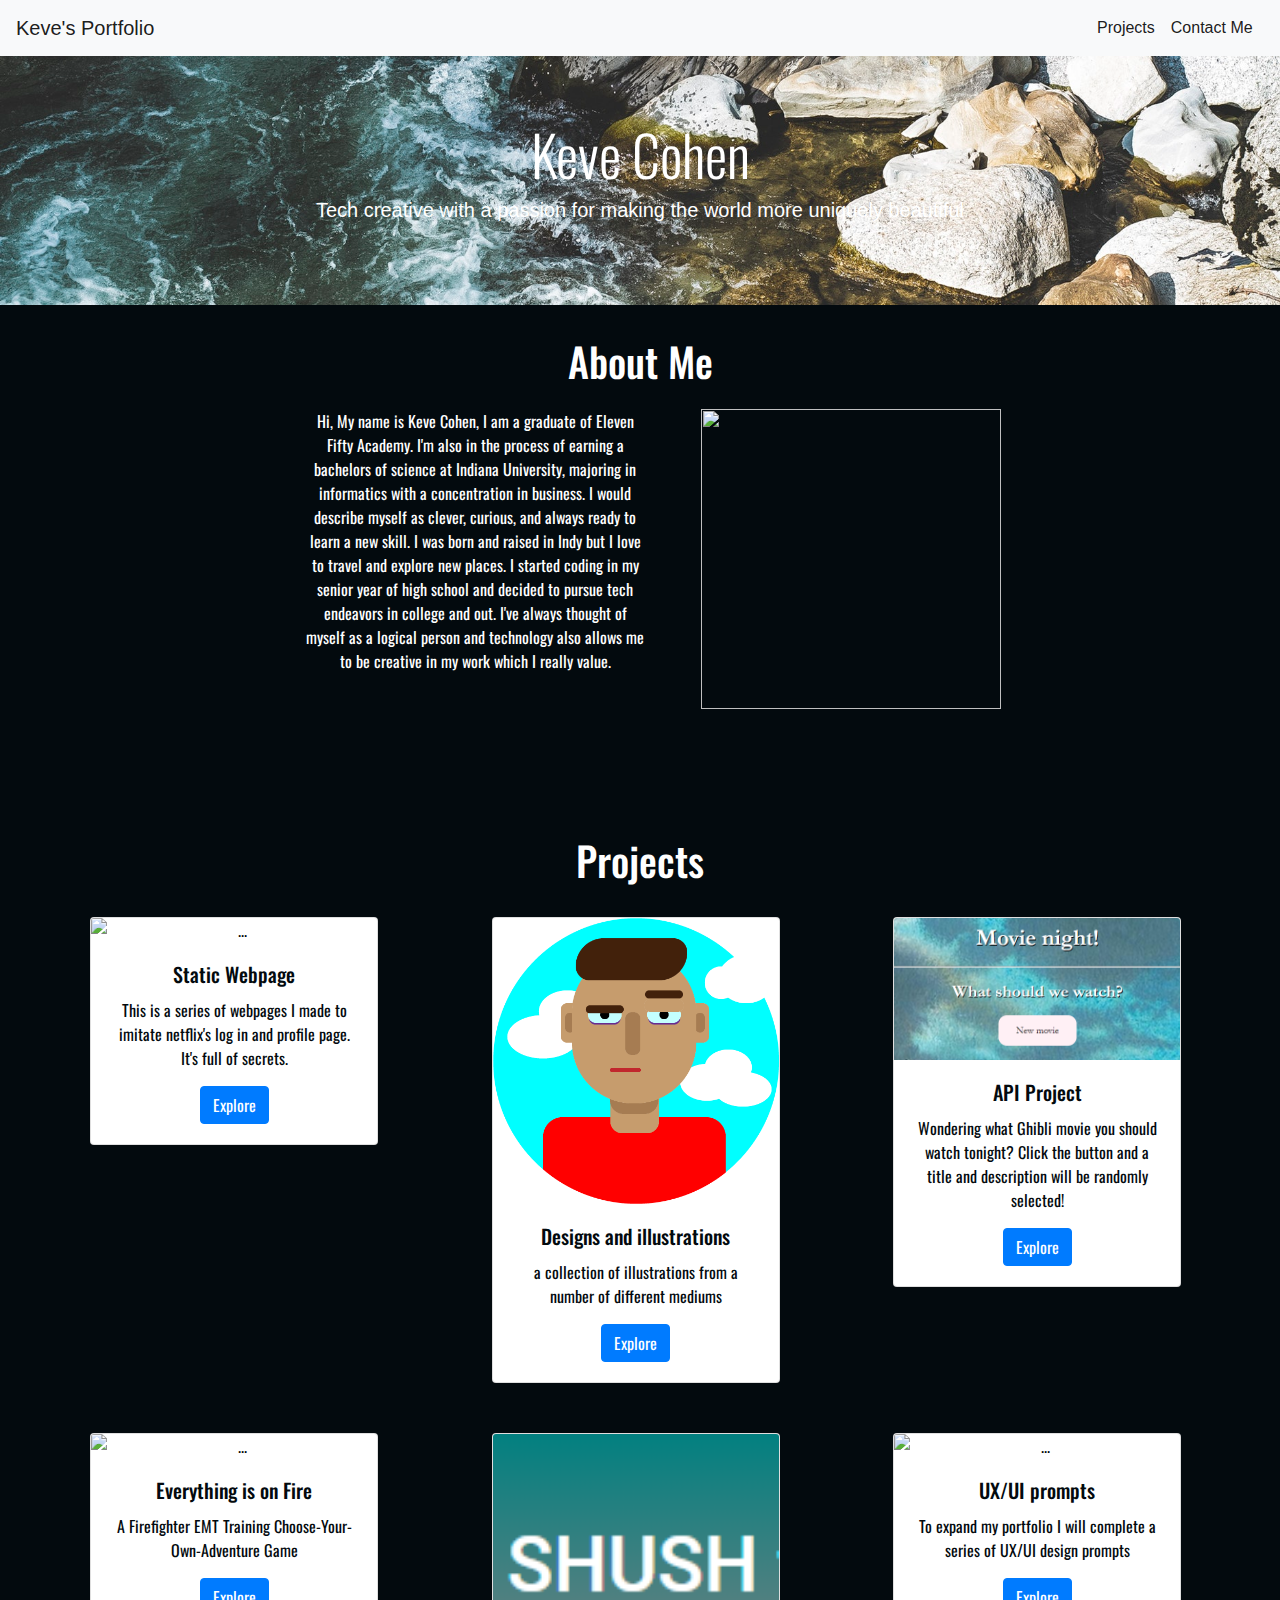
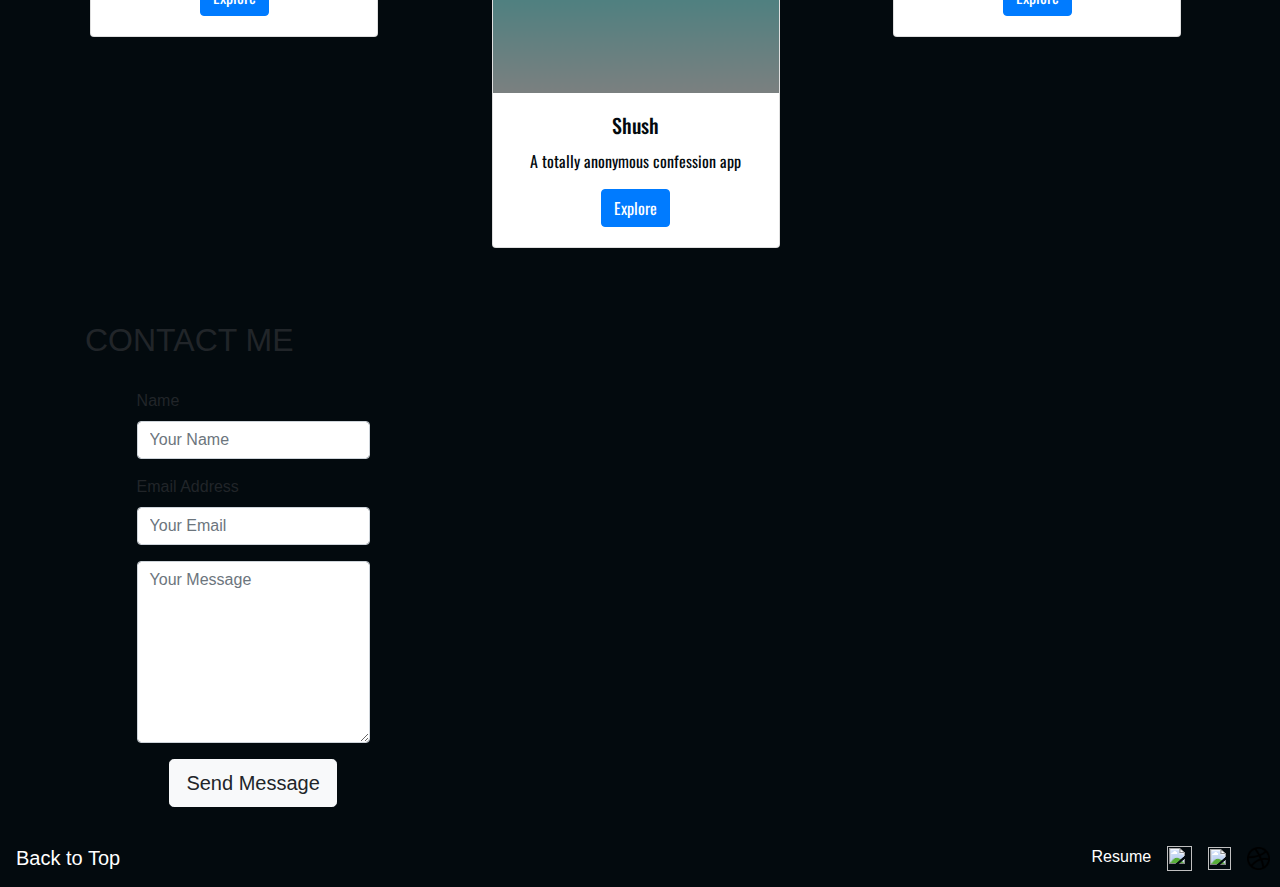
==== index.html @ bd2920b7 "dribble" ====
<!DOCTYPE html>
<html lang="en">
<head>
    <meta charset="UTF-8">
    <meta name="viewport" content="width=device-width, initial-scale=1.0">
    <meta http-equiv="X-UA-Compatible" content="ie=edge">
    <title>Keve's Portfolio</title>   
    <link rel="stylesheet" href="https://stackpath.bootstrapcdn.com/bootstrap/4.3.1/css/bootstrap.min.css" integrity="sha384-ggOyR0iXCbMQv3Xipma34MD+dH/1fQ784/j6cY/iJTQUOhcWr7x9JvoRxT2MZw1T" crossorigin="anonymous">
    <link href="https://fonts.googleapis.com/css?family=Oswald|Abel" rel="stylesheet">
    <link rel="stylesheet" type="text/css" href='./CSS/main.css'>
</head>
<body>
    <!--NAVBAR-->
    <nav class="navbar navbar-expand-lg navbar-light bg-light">
        <a class="navbar-brand" href="#">Keve's Portfolio</a>
        <button class="navbar-toggler" type="button" data-toggle="collapse" data-target="#navbarSupportedContent" aria-controls="navbarSupportedContent" aria-expanded="false" aria-label="Toggle navigation">
          <span class="navbar-toggler-icon"></span>
        </button>
      
        <div class="collapse navbar-collapse" id="navbarSupportedContent">
          <ul class="navbar-nav mr-auto" id = "nav-content">
            <li class="nav-item active">
              <a class="nav-link" href="#projects">Projects</a>
            </li>
            <li class="nav-item active">
              <a class="nav-link" href="#contact">Contact Me</a>
            </li>
          </ul>
      </nav>
      <header>
      <!--JUMBOTRON-->
      <div class="jumbotron jumbotron-fluid">
            <div class="container">
              <h1 class="display-4">Keve Cohen</h1>
              <p class="lead">Tech creative with a passion for making the world more uniquely beautiful</p>
            </div>
          </div>
        </header>
        <section id="aboutMe">
      <h1>About Me</h1>
      <div class= "row">
        <div class = "col">
      <p>Hi, My name is Keve Cohen, I am a graduate of Eleven Fifty Academy. I'm also in the process of earning 
        a bachelors of science at Indiana University, majoring in informatics with a concentration in business. I would describe 
        myself as clever, curious, and always ready to learn a new skill. I was born and raised in Indy but I love to travel 
        and explore new places. I started coding in my senior year of high school and decided
         to pursue tech endeavors in college and out. I've always thought of myself as a logical person and
         technology also allows me to be creative in my work which I really value.
      </p>
    </div>
    <div class = "col">
<a href= "https://www.instagram.com/chief_keve/?hl=en" > <img src="assets/me.JPG" style="width:300px;height:300px;"> </a>
    </div>
</div>
      <br /> <br />
    </section>

<!--PARALLAX and PROJECTS-->

<div class="parallax" id ="projects">
  <h1>Projects</h1>




  <div class="container-fluid">

      <div class = "row">

  <div class="col">
<div class="card" style="width: 18rem;">
  <img src="./assets/staticWebpage.PNG" class="card-img-top" alt="...">
  <div class="card-body">
    <h5 class="card-title">Static Webpage</h5>
    <p class="card-text">This is a series of webpages I made to imitate 
      netflix's log in and profile page. It's full of secrets.
    </p>
    <a href="https://klcohen.github.io/staticLayout/" class="btn btn-primary">Explore</a>
  </div>
</div>
</div>

<div class="col">
    <div class="card" style="width: 18rem;">
      <img src="./assets/susman.png" class="card-img-top" alt="...">
      <div class="card-body">
        <h5 class="card-title">Designs and illustrations</h5>
        <p class="card-text">a collection of illustrations from a number of different mediums</p>
        <a href="designs.html" class="btn btn-primary">Explore</a>
      </div>
    </div>
    </div>

    <div class="col">
        <div class="card" style="width: 18rem;">
          <img src="./assets/API.PNG" class="card-img-top" alt="...">
          <div class="card-body">
            <h5 class="card-title">API Project</h5>
            <p class="card-text">Wondering what Ghibli movie you should watch tonight? Click the button and a title and description will be randomly selected!</p>
            <a href="https://api-project-ba528.firebaseapp.com/" class="btn btn-primary">Explore</a>
          </div>
        </div>
        </div>

  </div>
  <div class = "row">

      <div class="col">
    <div class="card" style="width: 18rem;">
      <img src="./assets/wildfire.png" class="card-img-top" alt="...">
      <div class="card-body">
        <h5 class="card-title">Everything is on Fire</h5>
        <p class="card-text">A Firefighter EMT Training Choose-Your-Own-Adventure Game</p>
        <a href="https://klcohen.github.io/2020Game/" class="btn btn-primary">Explore</a>
      </div>
    </div>
    </div>
    
    <div class="col">
        <div class="card" style="width: 18rem;">
       <img src="./assets/Shush.PNG" class="card-img-top" alt="...">
          <div class="card-body">
            <h5 class="card-title">Shush</h5>
            <p class="card-text">A totally anonymous confession app</p>
            <a href="https://kc-shush-client.herokuapp.com/" class="btn btn-primary">Explore</a>
          </div>
        </div>
        </div>
    
        <div class="col">
            <div class="card" style="width: 18rem;">
              <img src="assets/ux.png" class="card-img-top" alt="...">
              <div class="card-body">
                <h5 class="card-title">UX/UI prompts</h5>
                <p class="card-text">To expand my portfolio I will complete a series of UX/UI design prompts</p>
                <a href="uiport.html" class="btn btn-primary">Explore</a>
              </div>
            </div>
            </div>
    
      </div>
</div>
</div>

    <!--CONTACT ME-->

    <section id="contact">
      <br /> <br />
            <div class="container">
              <h2 class="text-uppercase">Contact Me</h2>
              <div class="row">
                <form action="https://formspree.io/klcohen@iu.edu" method="POST">
                  <div class="control-group">
                    <div class="form-group">
                      <label>Name</label>
                      <input
                        type="text"
                        class="form-control"
                        placeholder="Your Name"
                        id="name"
                        required
                        data-validation-required-message="Please enter your name"
                        name="name"
                        >
                    <p class="help-block text-danger"></p>
                    </div>
                  </div>
                  <div class="control-group">
                    <div class="form-group">
                      <label>Email Address</label>
                      <input
                        type="email"
                        class="form-control"
                        placeholder="Your Email"
                        id="email"
                        required
                        data-validation-required-message="Please enter your email"
                        name="_replyto"
                      >
                      <p class="help-block text-danger"></p>
                    </div>
                  </div>
                  <div class="control-group">
                    <div class="form-group">
                      <textarea
                        class="form-control"
                        rows="7"
                        placeholder="Your Message"
                        id="message"
                        required
                        data-validation-required-message="Please leave a message"
                        name="message"
                      ></textarea>
                      <p class="help-block text-danger"></p>
                    </div>
                  </div>
                  <div class="text-center">
                    <div id="success"></div>
                    <button type="submit" class="btn btn-lg btn-light">
                      <i class="fa fa-paper-plane-o" aria-hidden="true"></i>
                      Send Message
                    </button>
                  </div>
                </form>
              </div>
            </div>
          </section>

          <footer>
              <nav class="navbar navbar-expand-lg navbar-dark bg-transparent">
                  <a class="navbar-brand" href="#">Back to Top</a>
                  <button class="navbar-toggler" type="button" data-toggle="collapse" data-target="#navbarSupportedContent" aria-controls="navbarSupportedContent" aria-expanded="false" aria-label="Toggle navigation">
                    <span class="navbar-toggler-icon"></span>
                  </button>
                
                  <div class="collapse navbar-collapse" id="navbarSupportedContent">
                    <ul class="navbar-nav mr-auto" id = "nav-content">
                      <li class="nav-item active">
                        <a class="nav-link" href="./assets/Res.pdf">Resume <span class="sr-only">(current)</span></a>
                      </li>
                      <li class="nav-item">
                        <a class="nav-link" href="https://www.linkedin.com/in/keve-cohen"><img id = "linkedIn" src="assets/linkedin.png" width="25" height="25"></a>
                      </li>
                      <li class="nav-item">
                          <a class="nav-link" href="https://github.com/Klcohen"><img id = "gitHub" src="assets/github.png" width="23" height="23"></a>
                        </li>
                        <li class="nav-item">
                          <a class="nav-link" href="https://dribbble.com/chief_keve"><img id = "dribbble" src="assets/dribbble.png" width="23" height="23"></a>
                        </li>
                    </ul>
                </nav>
          </footer>
      <!--BOOTSTRAP-->
    <script src="https://code.jquery.com/jquery-3.3.1.slim.min.js" integrity="sha384-q8i/X+965DzO0rT7abK41JStQIAqVgRVzpbzo5smXKp4YfRvH+8abtTE1Pi6jizo" crossorigin="anonymous"></script>
    <script src="https://cdnjs.cloudflare.com/ajax/libs/popper.js/1.14.7/umd/popper.min.js" integrity="sha384-UO2eT0CpHqdSJQ6hJty5KVphtPhzWj9WO1clHTMGa3JDZwrnQq4sF86dIHNDz0W1" crossorigin="anonymous"></script>
    <script src="https://stackpath.bootstrapcdn.com/bootstrap/4.3.1/js/bootstrap.min.js" integrity="sha384-JjSmVgyd0p3pXB1rRibZUAYoIIy6OrQ6VrjIEaFf/nJGzIxFDsf4x0xIM+B07jRM" crossorigin="anonymous"></script>    
 
    <script src="three.r92.min.js"></script>
    <script src="vanta.net.min.js"></script>
    <script>
      VANTA.NET({
        el: "#contact",
        color: 0x016e83,
        backgroundColor: 0x030a0e,
        points: 11.00,
        maxDistance: 21.00,
        spacing: 14.00
      })
    </script>
   <script scr="main.js"> </script>

</body>
</html>
---- CSS/main.css ----
@import "about.css";
@import "body.css";
@import "contact.css";
@import "footer.css";
@import "header.css";
@import "navbar.css";
@import "project.css";
@import "variables.css";
@import "uiport.css";
@import "designs.css"
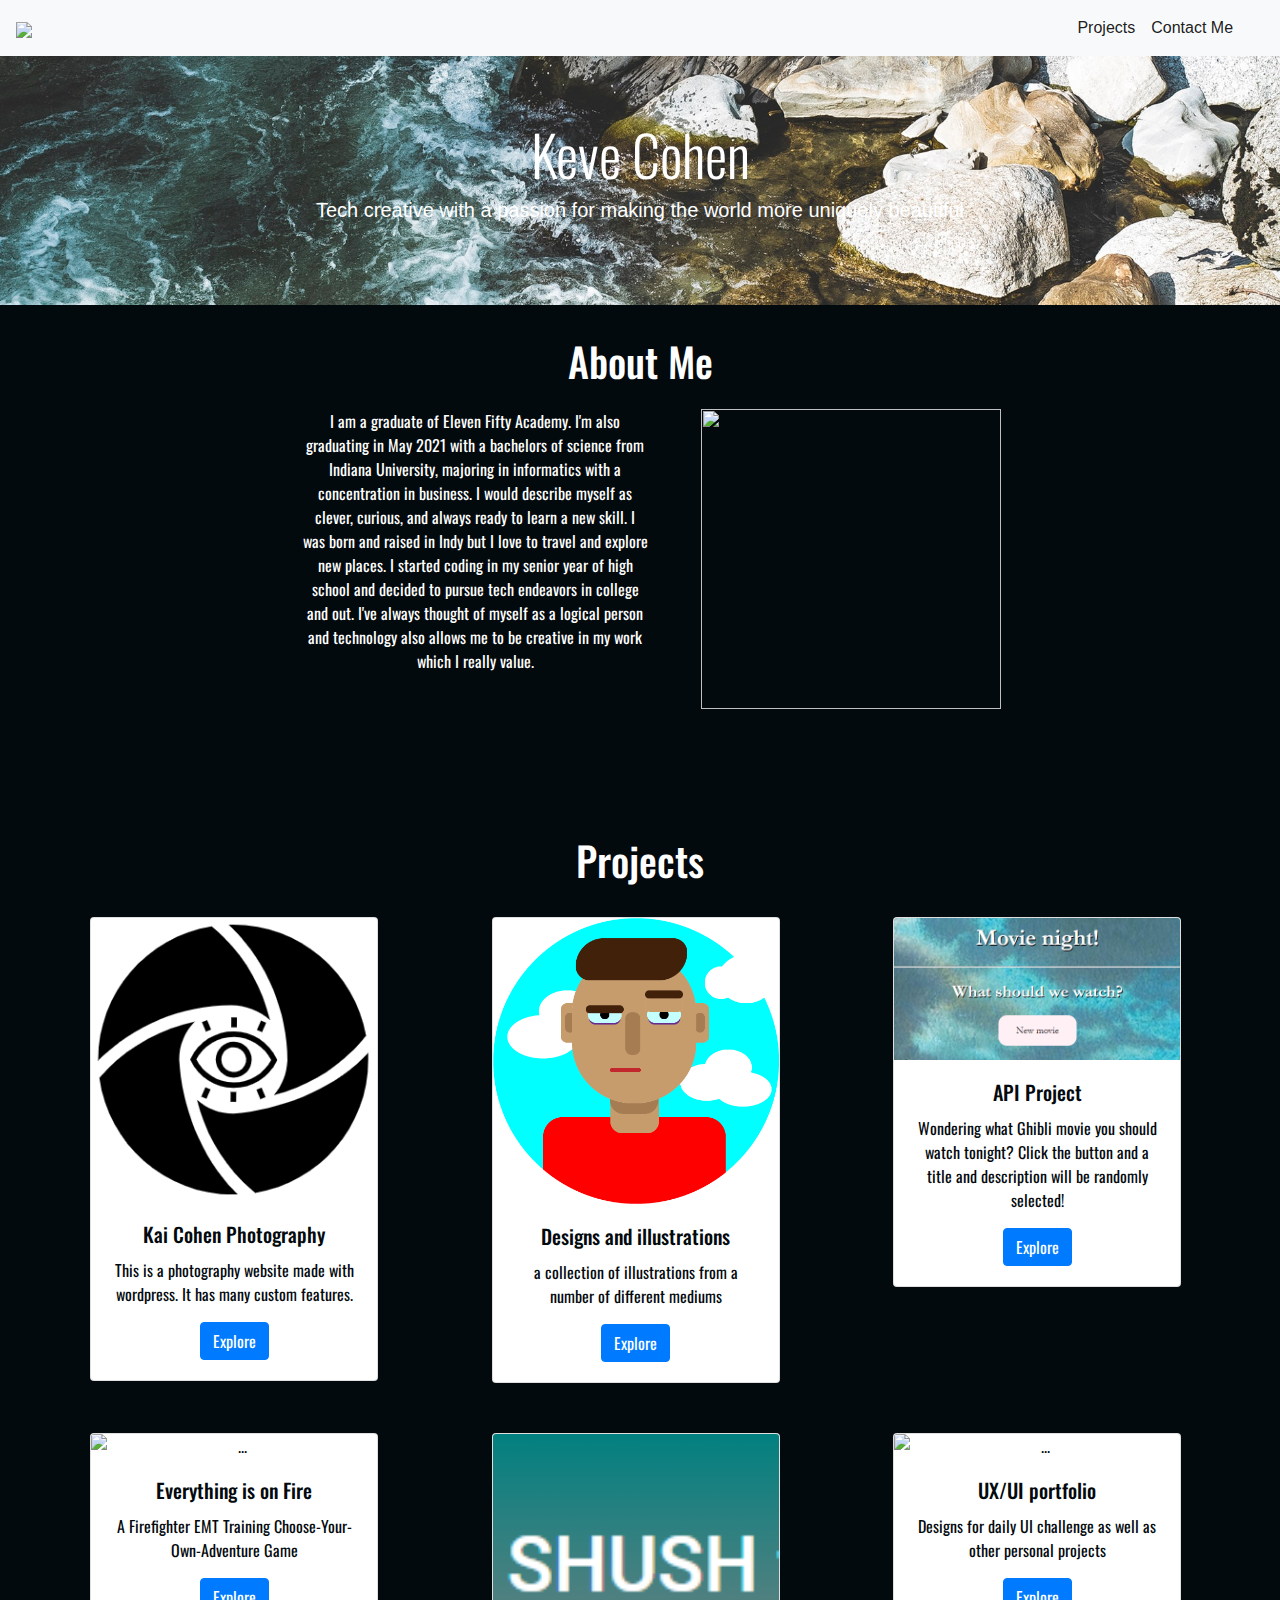
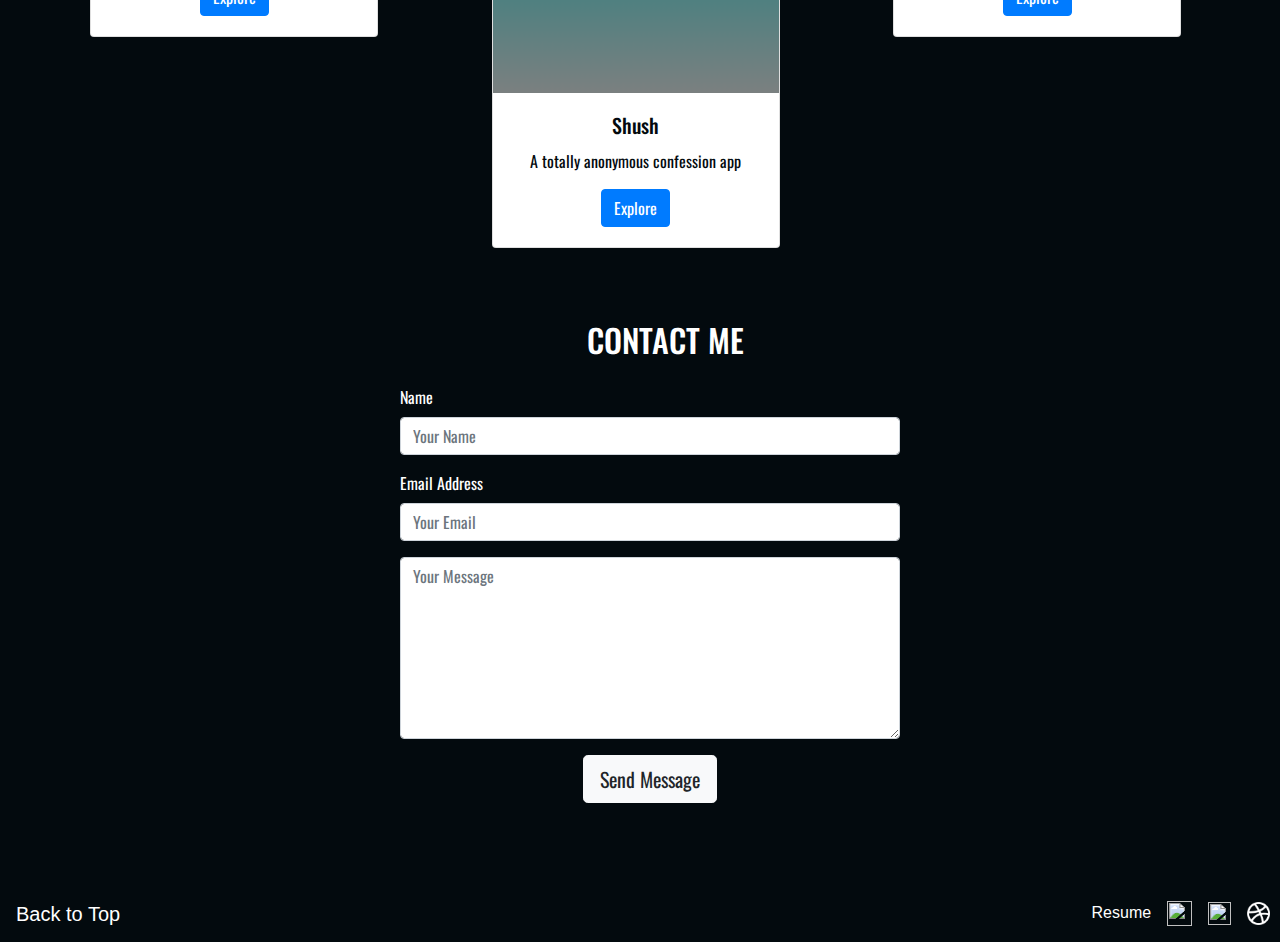
==== commit 61cb7398: "kcp" ====
--- a/index.html
+++ b/index.html
@@ -12,7 +12,7 @@
 <body>
     <!--NAVBAR-->
     <nav class="navbar navbar-expand-lg navbar-light bg-light">
-        <a class="navbar-brand" href="#">Keve's Portfolio</a>
+        <a class="navbar-brand" href="#"> <img src="assets/Kevelogo.png" style="width:50px;"> </a>
         <button class="navbar-toggler" type="button" data-toggle="collapse" data-target="#navbarSupportedContent" aria-controls="navbarSupportedContent" aria-expanded="false" aria-label="Toggle navigation">
           <span class="navbar-toggler-icon"></span>
         </button>
@@ -40,8 +40,8 @@
       <h1>About Me</h1>
       <div class= "row">
         <div class = "col">
-      <p>Hi, My name is Keve Cohen, I am a graduate of Eleven Fifty Academy. I'm also in the process of earning 
-        a bachelors of science at Indiana University, majoring in informatics with a concentration in business. I would describe 
+      <p>I am a graduate of Eleven Fifty Academy. I'm also graduating in May 2021 with 
+        a bachelors of science from Indiana University, majoring in informatics with a concentration in business. I would describe 
         myself as clever, curious, and always ready to learn a new skill. I was born and raised in Indy but I love to travel 
         and explore new places. I started coding in my senior year of high school and decided
          to pursue tech endeavors in college and out. I've always thought of myself as a logical person and
@@ -69,13 +69,12 @@
 
   <div class="col">
 <div class="card" style="width: 18rem;">
-  <img src="./assets/staticWebpage.PNG" class="card-img-top" alt="...">
+  <img src="./assets/kailogo.png" class="card-img-top" alt="...">
   <div class="card-body">
-    <h5 class="card-title">Static Webpage</h5>
-    <p class="card-text">This is a series of webpages I made to imitate 
-      netflix's log in and profile page. It's full of secrets.
+    <h5 class="card-title">Kai Cohen Photography</h5>
+    <p class="card-text">This is a photography website made with wordpress. It has many custom features.
     </p>
-    <a href="https://klcohen.github.io/staticLayout/" class="btn btn-primary">Explore</a>
+    <a href="http://kaicohenphotography.com/" class="btn btn-primary">Explore</a>
   </div>
 </div>
 </div>
@@ -131,8 +130,8 @@
             <div class="card" style="width: 18rem;">
               <img src="assets/ux.png" class="card-img-top" alt="...">
               <div class="card-body">
-                <h5 class="card-title">UX/UI prompts</h5>
-                <p class="card-text">To expand my portfolio I will complete a series of UX/UI design prompts</p>
+                <h5 class="card-title">UX/UI portfolio</h5>
+                <p class="card-text">Designs for daily UI challenge as well as other personal projects</p>
                 <a href="uiport.html" class="btn btn-primary">Explore</a>
               </div>
             </div>
@@ -149,7 +148,7 @@
             <div class="container">
               <h2 class="text-uppercase">Contact Me</h2>
               <div class="row">
-                <form action="https://formspree.io/klcohen@iu.edu" method="POST">
+                <form action="https://formspree.io/lyricco27@gmail.com" method="POST">
                   <div class="control-group">
                     <div class="form-group">
                       <label>Name</label>
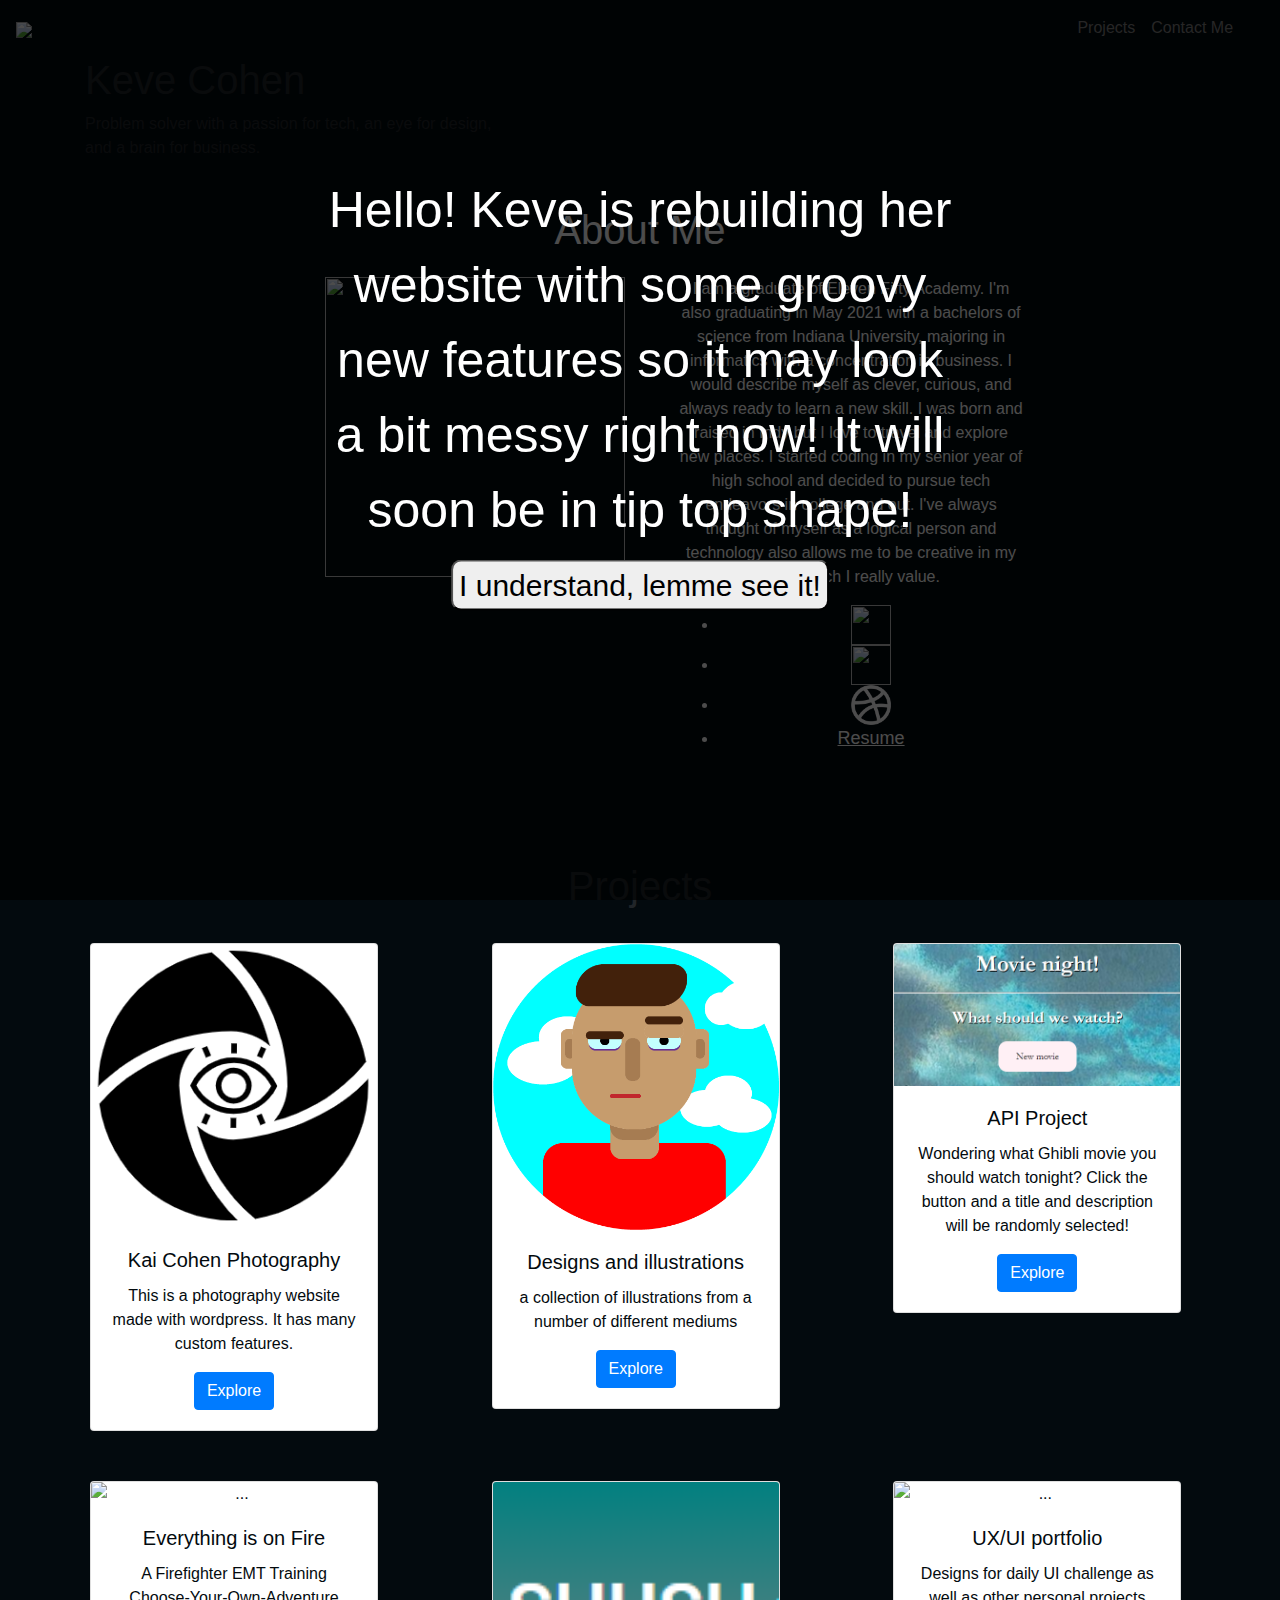
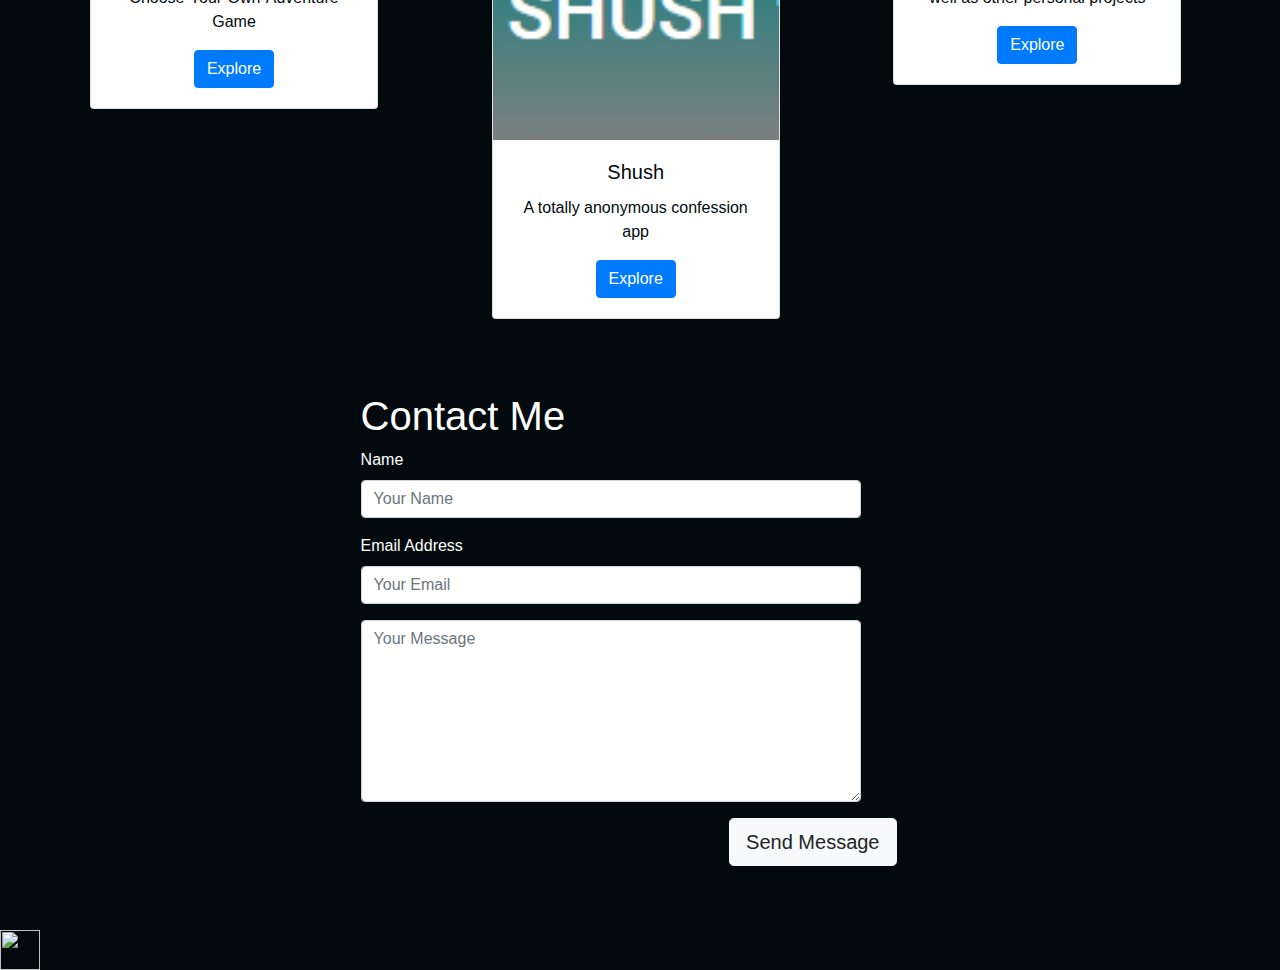
==== commit 9ed60cf3: "some light centering" ====
--- a/index.html
+++ b/index.html
@@ -6,12 +6,42 @@
     <meta http-equiv="X-UA-Compatible" content="ie=edge">
     <title>Keve's Portfolio</title>   
     <link rel="stylesheet" href="https://stackpath.bootstrapcdn.com/bootstrap/4.3.1/css/bootstrap.min.css" integrity="sha384-ggOyR0iXCbMQv3Xipma34MD+dH/1fQ784/j6cY/iJTQUOhcWr7x9JvoRxT2MZw1T" crossorigin="anonymous">
-    <link href="https://fonts.googleapis.com/css?family=Oswald|Abel" rel="stylesheet">
     <link rel="stylesheet" type="text/css" href='./CSS/main.css'>
 </head>
 <body>
+  <style>
+    #text{
+      position: absolute;
+      top: 40%;
+      left: 50%;
+      font-size: 50px;
+      color: white;
+      text-align: center;
+      transform: translate(-50%,-50%);
+      -ms-transform: translate(-50%,-50%);
+    }
+    #button{
+      position: absolute;
+      top: 65%;
+      left: 50%;
+      font-size: 30px;
+      color: black;
+      border-radius: 10px;
+      transform: translate(-50%,-50%);
+      -ms-transform: translate(-50%,-50%);
+    }
+    </style>
+
+    <div id="overlay">
+      <div id="text">Hello! Keve is rebuilding her website with
+        some groovy new features so it may look a bit messy right now! It will soon be in 
+        tip top shape!
+      </div>
+      <button id ="button" type="button" onclick="off()">I understand, lemme see it!</button>
+    </div>
+
     <!--NAVBAR-->
-    <nav class="navbar navbar-expand-lg navbar-light bg-light">
+    <nav class="navbar navbar-expand-lg navbar-custom">
         <a class="navbar-brand" href="#"> <img src="assets/Kevelogo.png" style="width:50px;"> </a>
         <button class="navbar-toggler" type="button" data-toggle="collapse" data-target="#navbarSupportedContent" aria-controls="navbarSupportedContent" aria-expanded="false" aria-label="Toggle navigation">
           <span class="navbar-toggler-icon"></span>
@@ -27,118 +57,137 @@
             </li>
           </ul>
       </nav>
+            <!--Header-->
+
       <header>
-      <!--JUMBOTRON-->
-      <div class="jumbotron jumbotron-fluid">
+        <section id="header">
             <div class="container">
-              <h1 class="display-4">Keve Cohen</h1>
-              <p class="lead">Tech creative with a passion for making the world more uniquely beautiful</p>
-            </div>
-          </div>
-        </header>
-        <section id="aboutMe">
-      <h1>About Me</h1>
+              <h1 class="bigtitle">Keve Cohen</h1>
+              <p class="littletitle">Problem solver with a passion for tech, an eye for design, <br/>and a brain for business.</p>
+            </div>
+        </section>
+      </header>
+
+
+    <section id="aboutMe">
+      <h1 style="text-align: center; padding-top: 30px;">About Me</h1>
+   
       <div class= "row">
+
         <div class = "col">
-      <p>I am a graduate of Eleven Fifty Academy. I'm also graduating in May 2021 with 
-        a bachelors of science from Indiana University, majoring in informatics with a concentration in business. I would describe 
-        myself as clever, curious, and always ready to learn a new skill. I was born and raised in Indy but I love to travel 
-        and explore new places. I started coding in my senior year of high school and decided
-         to pursue tech endeavors in college and out. I've always thought of myself as a logical person and
-         technology also allows me to be creative in my work which I really value.
-      </p>
-    </div>
-    <div class = "col">
-<a href= "https://www.instagram.com/chief_keve/?hl=en" > <img src="assets/me.JPG" style="width:300px;height:300px;"> </a>
-    </div>
-</div>
+          <a href= "https://www.instagram.com/chief_keve/?hl=en" > <img src="assets/me.JPG" style="width:300px;height:300px;"> </a>
+              </div>
+
+        <div class = "col">
+          <p>I am a graduate of Eleven Fifty Academy. I'm also graduating in May 2021 with 
+          a bachelors of science from Indiana University, majoring in informatics with a concentration in business. I would describe 
+          myself as clever, curious, and always ready to learn a new skill. I was born and raised in Indy but I love to travel 
+          and explore new places. I started coding in my senior year of high school and decided
+          to pursue tech endeavors in college and out. I've always thought of myself as a logical person and
+          technology also allows me to be creative in my work which I really value.
+          </p>
+          <ul>
+            <li>
+              <a href="https://www.linkedin.com/in/keve-cohen"><img id = "linkedIn" src="assets/linkedin.png" width="40" height="40"></a>
+            </li>
+            <li>
+                <a href="https://github.com/Klcohen"><img id = "gitHub" src="assets/github.png" width="40" height="40"></a>
+            </li>
+            <li>
+                <a href="https://dribbble.com/chief_keve"><img id = "dribbble" src="assets/dribbble.png" width="40" height="40"></a>
+            </li>
+            <li>
+              <a href="./assets/KeveCohen.pdf" style="color: white; font-size: large;"><u>Resume </u><span class="sr-only">(current)</span></a>
+            </li>
+          </ul>
+        </div>
+
+      </div>
       <br /> <br />
     </section>
 
+
 <!--PARALLAX and PROJECTS-->
 
-<div class="parallax" id ="projects">
-  <h1>Projects</h1>
-
-
-
-
-  <div class="container-fluid">
-
-      <div class = "row">
-
-  <div class="col">
-<div class="card" style="width: 18rem;">
-  <img src="./assets/kailogo.png" class="card-img-top" alt="...">
-  <div class="card-body">
-    <h5 class="card-title">Kai Cohen Photography</h5>
-    <p class="card-text">This is a photography website made with wordpress. It has many custom features.
-    </p>
-    <a href="http://kaicohenphotography.com/" class="btn btn-primary">Explore</a>
-  </div>
-</div>
-</div>
-
-<div class="col">
-    <div class="card" style="width: 18rem;">
-      <img src="./assets/susman.png" class="card-img-top" alt="...">
-      <div class="card-body">
-        <h5 class="card-title">Designs and illustrations</h5>
-        <p class="card-text">a collection of illustrations from a number of different mediums</p>
-        <a href="designs.html" class="btn btn-primary">Explore</a>
-      </div>
-    </div>
-    </div>
-
-    <div class="col">
+
+<div id ="projects">
+  <h1 style="text-align: center; padding-top: 30px;">Projects</h1>
+
+  <div style="text-align: center;" class="container-fluid">
+
+    <div class = "row">
+
+      <div class="col">
         <div class="card" style="width: 18rem;">
-          <img src="./assets/API.PNG" class="card-img-top" alt="...">
+          <img src="./assets/kailogo.png" class="card-img-top" alt="...">
           <div class="card-body">
-            <h5 class="card-title">API Project</h5>
-            <p class="card-text">Wondering what Ghibli movie you should watch tonight? Click the button and a title and description will be randomly selected!</p>
-            <a href="https://api-project-ba528.firebaseapp.com/" class="btn btn-primary">Explore</a>
+            <h5 class="card-title">Kai Cohen Photography</h5>
+            <p class="card-text">This is a photography website made with wordpress. It has many custom features.
+            </p>
+            <a href="http://kaicohenphotography.com/" class="btn btn-primary">Explore</a>
           </div>
         </div>
         </div>
 
-  </div>
-  <div class = "row">
-
-      <div class="col">
-    <div class="card" style="width: 18rem;">
-      <img src="./assets/wildfire.png" class="card-img-top" alt="...">
-      <div class="card-body">
-        <h5 class="card-title">Everything is on Fire</h5>
-        <p class="card-text">A Firefighter EMT Training Choose-Your-Own-Adventure Game</p>
-        <a href="https://klcohen.github.io/2020Game/" class="btn btn-primary">Explore</a>
-      </div>
-    </div>
-    </div>
-    
-    <div class="col">
-        <div class="card" style="width: 18rem;">
-       <img src="./assets/Shush.PNG" class="card-img-top" alt="...">
-          <div class="card-body">
-            <h5 class="card-title">Shush</h5>
-            <p class="card-text">A totally anonymous confession app</p>
-            <a href="https://kc-shush-client.herokuapp.com/" class="btn btn-primary">Explore</a>
-          </div>
-        </div>
-        </div>
-    
         <div class="col">
             <div class="card" style="width: 18rem;">
-              <img src="assets/ux.png" class="card-img-top" alt="...">
+              <img src="./assets/susman.png" class="card-img-top" alt="...">
               <div class="card-body">
-                <h5 class="card-title">UX/UI portfolio</h5>
-                <p class="card-text">Designs for daily UI challenge as well as other personal projects</p>
-                <a href="uiport.html" class="btn btn-primary">Explore</a>
+                <h5 class="card-title">Designs and illustrations</h5>
+                <p class="card-text">a collection of illustrations from a number of different mediums</p>
+                <a href="designs.html" class="btn btn-primary">Explore</a>
               </div>
             </div>
             </div>
-    
+
+            <div class="col">
+                <div class="card" style="width: 18rem;">
+                  <img src="./assets/API.PNG" class="card-img-top" alt="...">
+                  <div class="card-body">
+                    <h5 class="card-title">API Project</h5>
+                    <p class="card-text">Wondering what Ghibli movie you should watch tonight? Click the button and a title and description will be randomly selected!</p>
+                    <a href="https://api-project-ba528.firebaseapp.com/" class="btn btn-primary">Explore</a>
+                  </div>
+                </div>
+                </div>
+
+          </div>
+          <div class = "row">
+
+              <div class="col">
+            <div class="card" style="width: 18rem;">
+              <img src="./assets/wildfire.png" class="card-img-top" alt="...">
+              <div class="card-body">
+                <h5 class="card-title">Everything is on Fire</h5>
+                <p class="card-text">A Firefighter EMT Training Choose-Your-Own-Adventure Game</p>
+                <a href="https://klcohen.github.io/2020Game/" class="btn btn-primary">Explore</a>
+              </div>
+            </div>
+            </div>
+            
+            <div class="col">
+                <div class="card" style="width: 18rem;">
+              <img src="./assets/Shush.PNG" class="card-img-top" alt="...">
+                  <div class="card-body">
+                    <h5 class="card-title">Shush</h5>
+                    <p class="card-text">A totally anonymous confession app</p>
+                    <a href="https://kc-shush-client.herokuapp.com/" class="btn btn-primary">Explore</a>
+                  </div>
+                </div>
+                </div>
+            
+                <div class="col">
+                    <div class="card" style="width: 18rem;">
+                      <img src="assets/ux.png" class="card-img-top" alt="...">
+                      <div class="card-body">
+                        <h5 class="card-title">UX/UI portfolio</h5>
+                        <p class="card-text">Designs for daily UI challenge as well as other personal projects</p>
+                        <a href="uiport.html" class="btn btn-primary">Explore</a>
+                      </div>
+                    </div>
+                    </div>
+          </div>
       </div>
-</div>
 </div>
 
     <!--CONTACT ME-->
@@ -146,8 +195,7 @@
     <section id="contact">
       <br /> <br />
             <div class="container">
-              <h2 class="text-uppercase">Contact Me</h2>
-              <div class="row">
+              <h1>Contact Me</h1>
                 <form action="https://formspree.io/lyricco27@gmail.com" method="POST">
                   <div class="control-group">
                     <div class="form-group">
@@ -201,52 +249,39 @@
                     </button>
                   </div>
                 </form>
-              </div>
             </div>
           </section>
 
           <footer>
-              <nav class="navbar navbar-expand-lg navbar-dark bg-transparent">
-                  <a class="navbar-brand" href="#">Back to Top</a>
-                  <button class="navbar-toggler" type="button" data-toggle="collapse" data-target="#navbarSupportedContent" aria-controls="navbarSupportedContent" aria-expanded="false" aria-label="Toggle navigation">
-                    <span class="navbar-toggler-icon"></span>
-                  </button>
-                
-                  <div class="collapse navbar-collapse" id="navbarSupportedContent">
-                    <ul class="navbar-nav mr-auto" id = "nav-content">
-                      <li class="nav-item active">
-                        <a class="nav-link" href="./assets/Res.pdf">Resume <span class="sr-only">(current)</span></a>
-                      </li>
-                      <li class="nav-item">
-                        <a class="nav-link" href="https://www.linkedin.com/in/keve-cohen"><img id = "linkedIn" src="assets/linkedin.png" width="25" height="25"></a>
-                      </li>
-                      <li class="nav-item">
-                          <a class="nav-link" href="https://github.com/Klcohen"><img id = "gitHub" src="assets/github.png" width="23" height="23"></a>
-                        </li>
-                        <li class="nav-item">
-                          <a class="nav-link" href="https://dribbble.com/chief_keve"><img id = "dribbble" src="assets/dribbble.png" width="23" height="23"></a>
-                        </li>
-                    </ul>
-                </nav>
+            <a  href="#header"> <img id = "up arrow" src="assets/upArrow.png" width="40" height="40"></a>
           </footer>
       <!--BOOTSTRAP-->
+      
     <script src="https://code.jquery.com/jquery-3.3.1.slim.min.js" integrity="sha384-q8i/X+965DzO0rT7abK41JStQIAqVgRVzpbzo5smXKp4YfRvH+8abtTE1Pi6jizo" crossorigin="anonymous"></script>
     <script src="https://cdnjs.cloudflare.com/ajax/libs/popper.js/1.14.7/umd/popper.min.js" integrity="sha384-UO2eT0CpHqdSJQ6hJty5KVphtPhzWj9WO1clHTMGa3JDZwrnQq4sF86dIHNDz0W1" crossorigin="anonymous"></script>
     <script src="https://stackpath.bootstrapcdn.com/bootstrap/4.3.1/js/bootstrap.min.js" integrity="sha384-JjSmVgyd0p3pXB1rRibZUAYoIIy6OrQ6VrjIEaFf/nJGzIxFDsf4x0xIM+B07jRM" crossorigin="anonymous"></script>    
- 
-    <script src="three.r92.min.js"></script>
-    <script src="vanta.net.min.js"></script>
+
+    <script src="https://cdnjs.cloudflare.com/ajax/libs/three.js/r121/three.min.js"></script>
+    <script src="https://cdn.jsdelivr.net/npm/vanta@latest/dist/vanta.globe.min.js"></script>
     <script>
-      VANTA.NET({
-        el: "#contact",
-        color: 0x016e83,
-        backgroundColor: 0x030a0e,
-        points: 11.00,
-        maxDistance: 21.00,
-        spacing: 14.00
-      })
+    VANTA.GLOBE({
+      el: "#header",
+      mouseControls: true,
+      touchControls: true,
+      gyroControls: false,
+      minHeight: 200.00,
+      minWidth: 200.00,
+      scale: 1.00,
+      scaleMobile: 1.00,
+      color2: 0xE3BA64,
+      color: 0x77601C,
+      backgroundColor: 0x05092E
+    })
     </script>
-   <script scr="main.js"> </script>
+
+   <script>  function off() {
+    document.getElementById("overlay").style.display = "none";
+  }</script>
 
 </body>
 </html>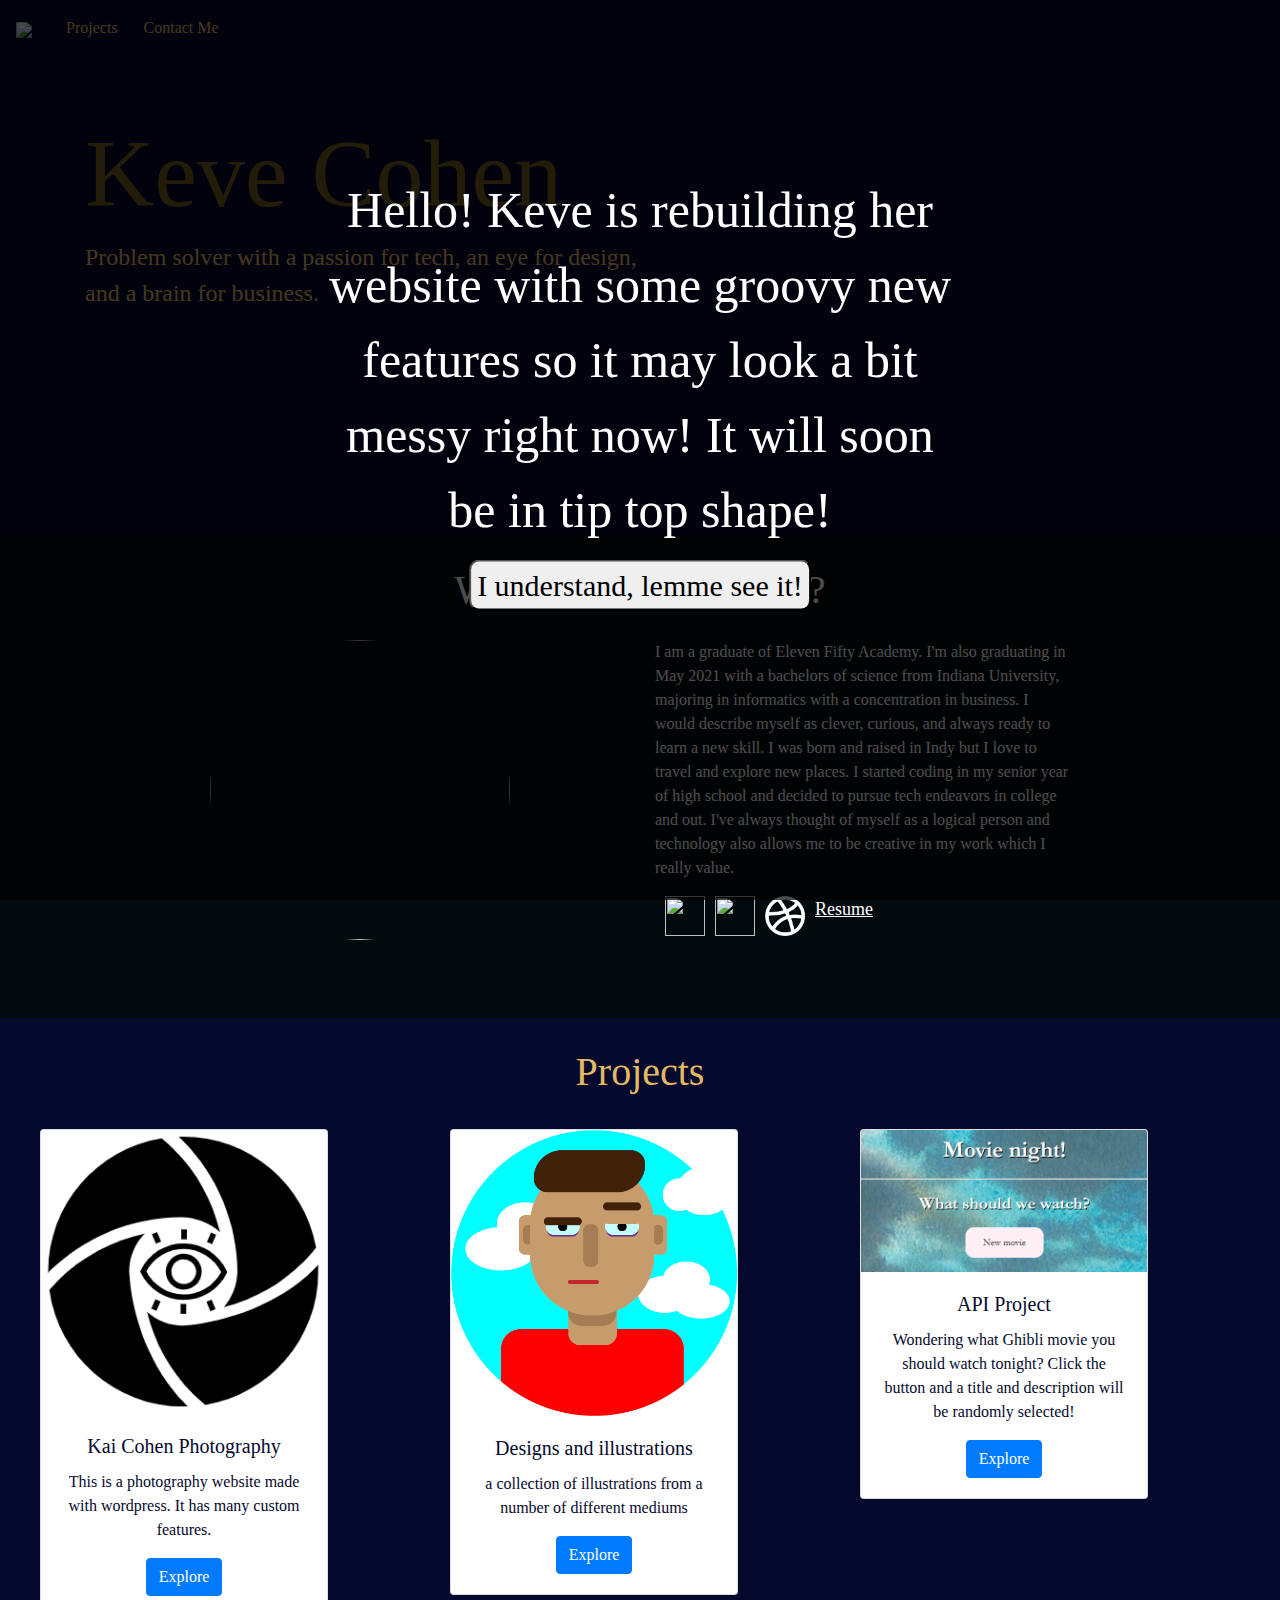
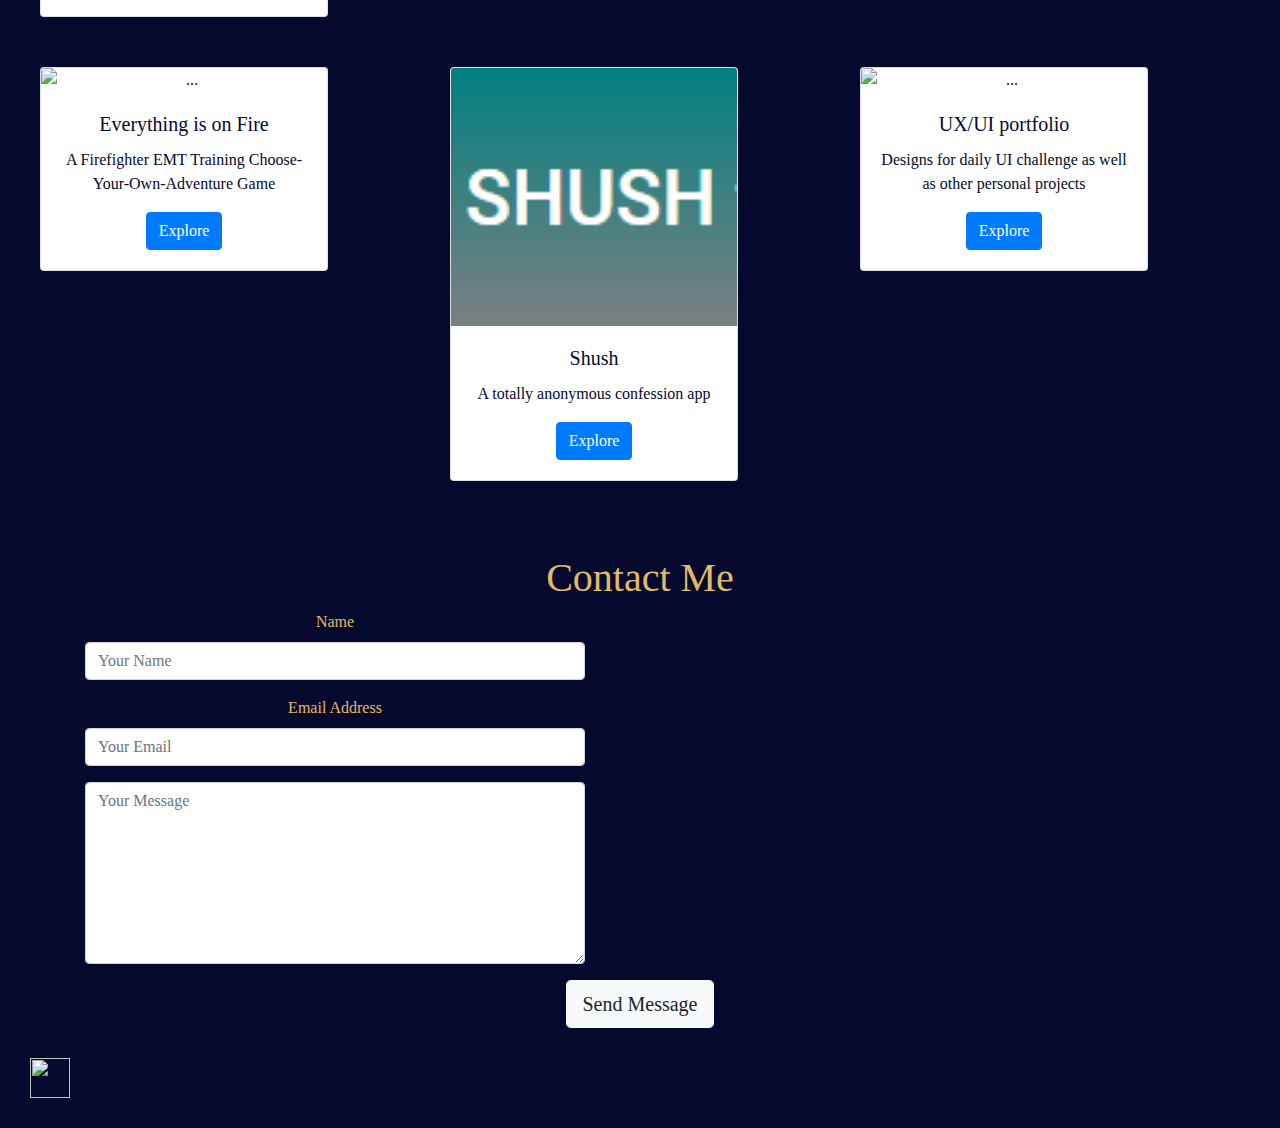
==== commit 2ec4faba: "circle" ====
--- a/index.html
+++ b/index.html
@@ -43,8 +43,8 @@
     <!--NAVBAR-->
     <nav class="navbar navbar-expand-lg navbar-custom">
         <a class="navbar-brand" href="#"> <img src="assets/Kevelogo.png" style="width:50px;"> </a>
-        <button class="navbar-toggler" type="button" data-toggle="collapse" data-target="#navbarSupportedContent" aria-controls="navbarSupportedContent" aria-expanded="false" aria-label="Toggle navigation">
-          <span class="navbar-toggler-icon"></span>
+        <button class="navbar-toggler" style="color: var(--lightGold)" type="button" data-toggle="collapse" data-target="#navbarSupportedContent" aria-controls="navbarSupportedContent" aria-expanded="false" aria-label="Toggle navigation">
+          <span style="color: var(--lightGold)" class="navbar-toggler-icon"></span>
         </button>
       
         <div class="collapse navbar-collapse" id="navbarSupportedContent">
@@ -70,12 +70,12 @@
 
 
     <section id="aboutMe">
-      <h1 style="text-align: center; padding-top: 30px;">About Me</h1>
+      <h1 style="text-align: center; padding-top: 30px;">Who the heck is Keve?</h1>
    
       <div class= "row">
 
         <div class = "col">
-          <a href= "https://www.instagram.com/chief_keve/?hl=en" > <img src="assets/me.JPG" style="width:300px;height:300px;"> </a>
+          <a href= "https://www.instagram.com/chief_keve/?hl=en" > <img src="assets/me.JPG" style="border-radius: 50%; width:300px;height:300px;"> </a>
               </div>
 
         <div class = "col">
--- a/CSS/main.css
+++ b/CSS/main.css
@@ -1,10 +1,164 @@
-@import "about.css";
-@import "body.css";
-@import "contact.css";
-@import "footer.css";
-@import "header.css";
-@import "navbar.css";
-@import "project.css";
-@import "variables.css";
-@import "uiport.css";
-@import "designs.css"+body{
+    background: var(--navy);
+    font-family: 'Neue Haas Grotesk Display Pro';
+    color:var(--lightGold);
+    text-align: center;
+}
+
+button{
+    color: white
+}
+
+h1{
+    font-family: 'big caslon';
+    text-align: 'center';
+}
+
+p{
+    font-family: 'Neue Haas Grotesk Display Pro';
+}
+
+ul{
+    display: flex;
+    flex-direction: row;
+    /* Below sets up your display method: flex-start|flex-end|space-between|space-around */
+    justify-content: flex-start; 
+    /* Below removes bullets and cleans white-space */
+    list-style: none;
+    padding: 0;
+    /* Bonus: forces no word-wrap */
+    white-space: nowrap;
+}
+li{
+    display: 'inline';
+    padding-left: 10px;
+}
+#aboutMe{
+    background-color: var(--black);
+    color: white;
+    text-align: left ;
+    align-content: 'center';
+    padding-right: 15%;
+    padding-left: 15%;
+
+
+}
+
+.projects{
+    background-color: var(--navy);
+}
+
+  .row{
+      padding-bottom: 2%;
+      padding-top: 2%;
+      padding-left: 2%;
+      padding-right: 2%;
+  }
+
+ .container-fluid{
+    color: var(--navy);
+ }
+
+ .card-img-top{
+
+ }
+
+ #overlay {
+    position: fixed; /* Sit on top of the page content */
+    display: block;
+    width: 100%; /* Full width (cover the whole page) */
+    height: 100%; /* Full height (cover the whole page) */
+    top: 0;
+    left: 0;
+    right: 0;
+    bottom: 0;
+    background-color: rgba(0,0,0,0.7); /* Black background with opacity */
+    z-index: 2; /* Specify a stack order in case you're using a different order for other elements */
+    cursor: pointer; /* Add a pointer on hover */
+  }
+
+HEADER
+  
+.bigtitle{
+    color: var(--darkGold);
+    font-family: 'Big caslon';
+    font-size: 6em;
+    padding-top: 60px;
+    text-align: left !important;
+}
+
+.littletitle{
+    font-family: 'Neue Haas Grotesk Display Pro';
+    color: var(--lightGold);
+    font-size: 1.5em;
+    text-align: left !important;
+}
+
+#header{
+    height: 30em;
+}
+
+CONTACT
+#contact{
+    color:white;
+    border-color: var(--darkGold);
+    text-anchor: middle;
+    border-radius: 30px;
+    align-content: center;
+
+}
+.container{
+    align-content: center;
+}
+
+.form-group{
+    width: 500px;
+    align-items: center;
+}
+
+.text-uppercase{
+    text-align: center;
+    
+}
+
+NAVBAR
+   
+html{
+       scroll-behavior: smooth;
+       overflow-x: hidden;
+       color: var(--lightGold);
+   }
+   
+.nav-link{
+       color:var(--lightGold) !important;
+       text-align: right;
+   }
+.nav-content{
+    align-content: right;
+}
+
+footer{
+    padding: 30px; 
+    text-align: left !important;
+}
+
+.foot{
+    color: var(--navy);
+}
+
+a{
+    color: var(--navy);
+}
+.navbar{
+    background-color: var(--navy);
+    color: var(--lightGold);
+}
+
+:root{
+    --teal: #016E83;
+    --grey: #25323B;
+    --black: #030A0E;
+    --lightGold: #E3BA64;
+    --darkGold: #77601C;
+    --navy: #05092E;
+}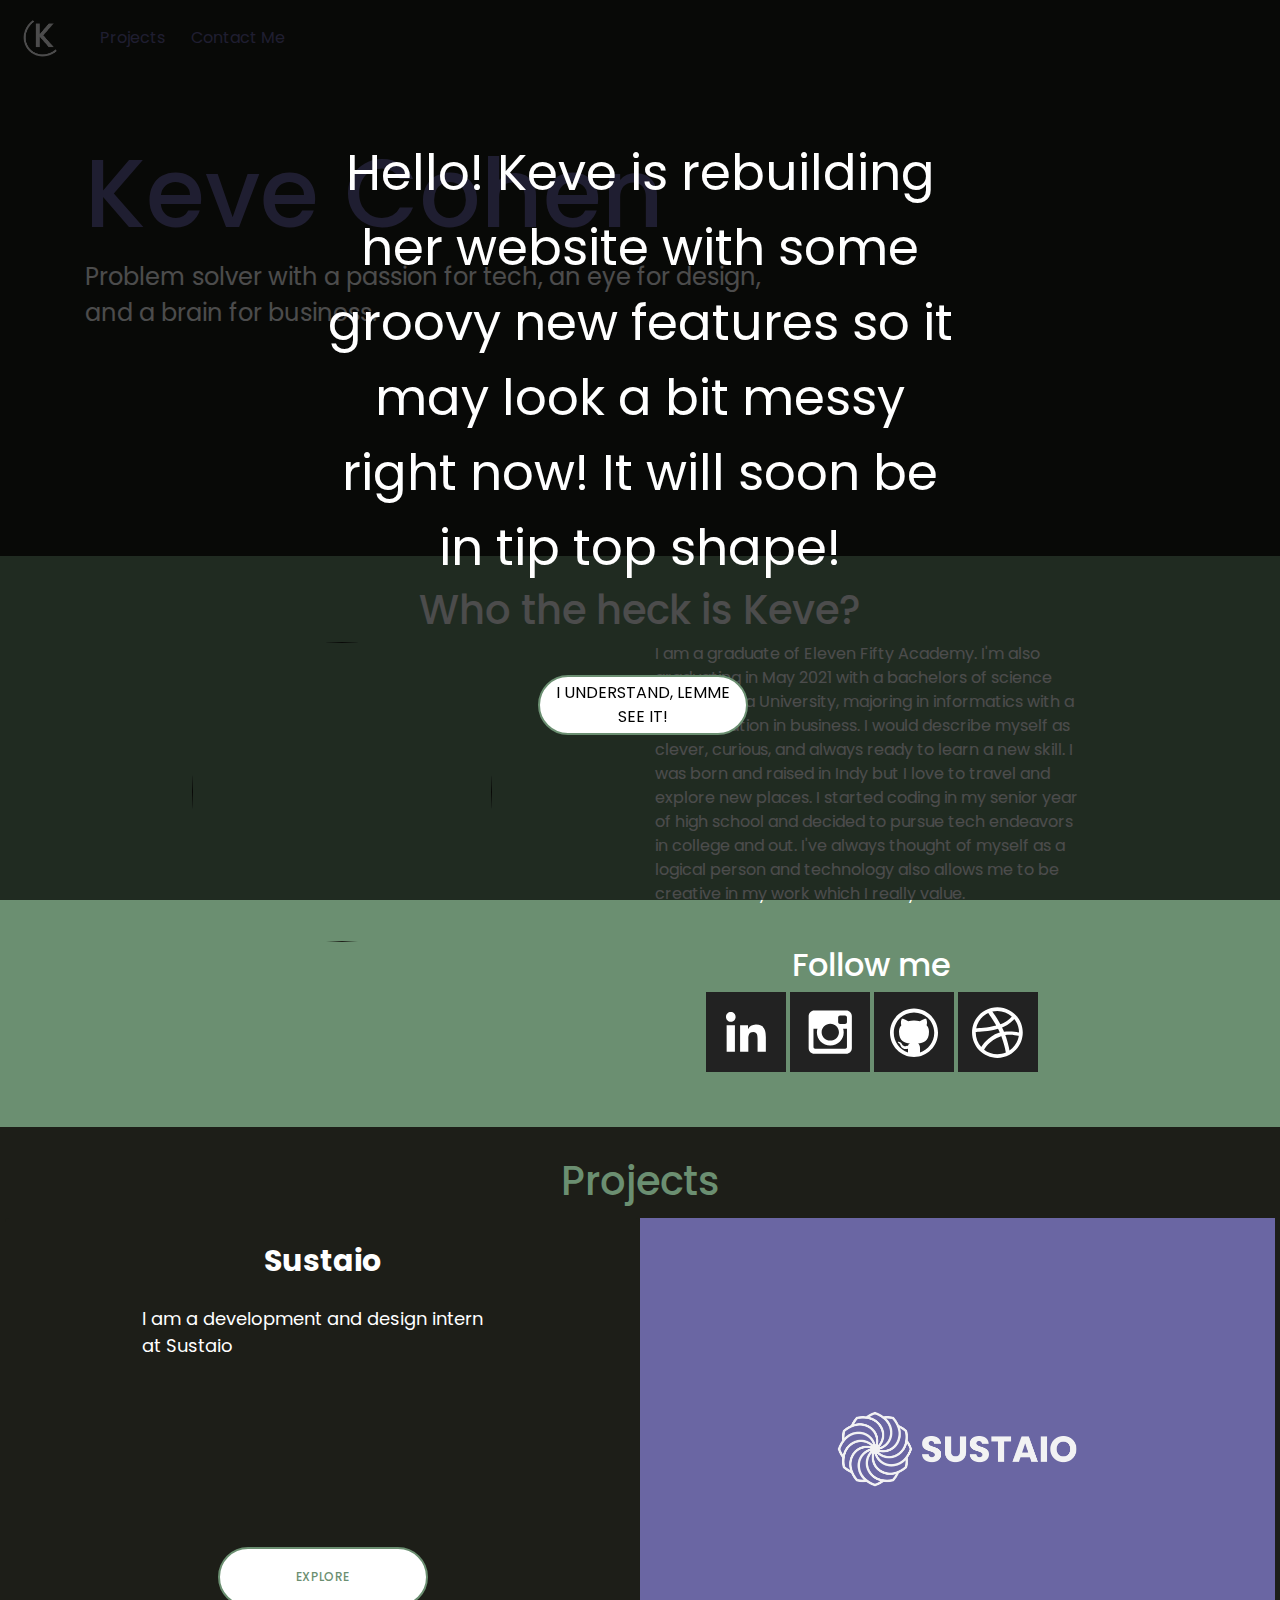
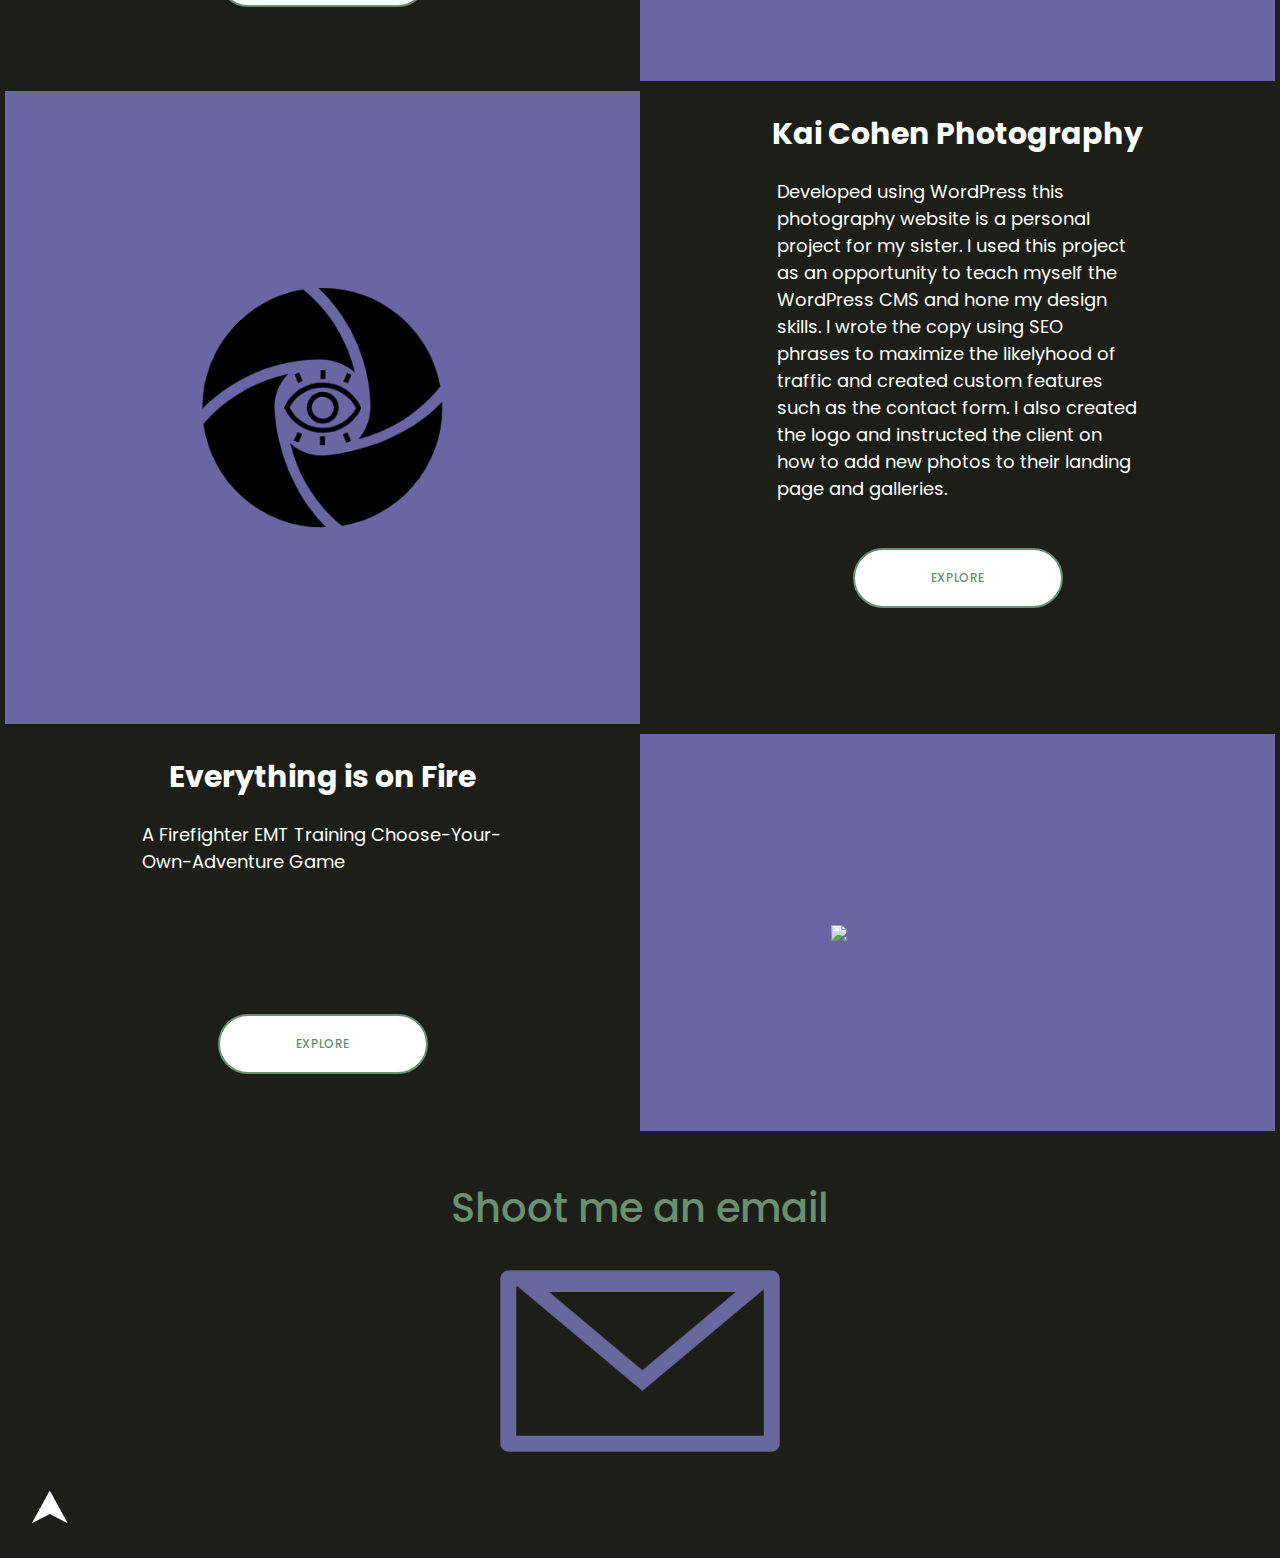
==== commit 77360833: "lots" ====
--- a/index.html
+++ b/index.html
@@ -4,7 +4,8 @@
     <meta charset="UTF-8">
     <meta name="viewport" content="width=device-width, initial-scale=1.0">
     <meta http-equiv="X-UA-Compatible" content="ie=edge">
-    <title>Keve's Portfolio</title>   
+    <title>Keve's Portfolio</title>  
+    <link rel="shortcut icon" type="image/png" href="./assets/Kevelogo.png">
     <link rel="stylesheet" href="https://stackpath.bootstrapcdn.com/bootstrap/4.3.1/css/bootstrap.min.css" integrity="sha384-ggOyR0iXCbMQv3Xipma34MD+dH/1fQ784/j6cY/iJTQUOhcWr7x9JvoRxT2MZw1T" crossorigin="anonymous">
     <link rel="stylesheet" type="text/css" href='./CSS/main.css'>
 </head>
@@ -32,19 +33,19 @@
     }
     </style>
 
-    <div id="overlay">
+  <div id="overlay">
       <div id="text">Hello! Keve is rebuilding her website with
         some groovy new features so it may look a bit messy right now! It will soon be in 
         tip top shape!
       </div>
-      <button id ="button" type="button" onclick="off()">I understand, lemme see it!</button>
+      <button class="overlayButt" onclick="off()">I understand, lemme see it!</button>
     </div>
 
     <!--NAVBAR-->
     <nav class="navbar navbar-expand-lg navbar-custom">
         <a class="navbar-brand" href="#"> <img src="assets/Kevelogo.png" style="width:50px;"> </a>
-        <button class="navbar-toggler" style="color: var(--lightGold)" type="button" data-toggle="collapse" data-target="#navbarSupportedContent" aria-controls="navbarSupportedContent" aria-expanded="false" aria-label="Toggle navigation">
-          <span style="color: var(--lightGold)" class="navbar-toggler-icon"></span>
+        <button class="navbar-toggler" style="color: var(--highlightTwo)" type="button" data-toggle="collapse" data-target="#navbarSupportedContent" aria-controls="navbarSupportedContent" aria-expanded="false" aria-label="Toggle navigation">
+          <span style="color: var(--highlightTwo)" class="navbar-toggler-icon"></span>
         </button>
       
         <div class="collapse navbar-collapse" id="navbarSupportedContent">
@@ -75,7 +76,7 @@
       <div class= "row">
 
         <div class = "col">
-          <a href= "https://www.instagram.com/chief_keve/?hl=en" > <img src="assets/me.JPG" style="border-radius: 50%; width:300px;height:300px;"> </a>
+          <a href= "" > <img src="assets/me.JPG" style="border-radius: 50%; width:300px;height:300px;"> </a>
               </div>
 
         <div class = "col">
@@ -86,20 +87,15 @@
           to pursue tech endeavors in college and out. I've always thought of myself as a logical person and
           technology also allows me to be creative in my work which I really value.
           </p>
-          <ul>
-            <li>
-              <a href="https://www.linkedin.com/in/keve-cohen"><img id = "linkedIn" src="assets/linkedin.png" width="40" height="40"></a>
-            </li>
-            <li>
-                <a href="https://github.com/Klcohen"><img id = "gitHub" src="assets/github.png" width="40" height="40"></a>
-            </li>
-            <li>
-                <a href="https://dribbble.com/chief_keve"><img id = "dribbble" src="assets/dribbble.png" width="40" height="40"></a>
-            </li>
-            <li>
-              <a href="./assets/KeveCohen.pdf" style="color: white; font-size: large;"><u>Resume </u><span class="sr-only">(current)</span></a>
-            </li>
-          </ul>
+          <br/>
+          <h2 style="text-align: center;">Follow me</h2>
+
+          <div class="wrap" style="text-align: center;">
+            <div class="linkedin icon"><a href="https://www.linkedin.com/in/keve-cohen" target="_blank"></a></div>
+            <div class="instagram icon"><a href="https://www.instagram.com/chief_keve/?hl=en" target="_blank"></a></div>
+            <div class="github icon"><a href="https://github.com/Klcohen" target="_blank"></a></div>
+            <div class="dribbble icon"><a href="https://dribbble.com/chief_keve" target="_blank"></a></div>
+          </div>
         </div>
 
       </div>
@@ -111,147 +107,88 @@
 
 
 <div id ="projects">
-  <h1 style="text-align: center; padding-top: 30px;">Projects</h1>
-
-  <div style="text-align: center;" class="container-fluid">
-
-    <div class = "row">
-
-      <div class="col">
-        <div class="card" style="width: 18rem;">
-          <img src="./assets/kailogo.png" class="card-img-top" alt="...">
-          <div class="card-body">
-            <h5 class="card-title">Kai Cohen Photography</h5>
-            <p class="card-text">This is a photography website made with wordpress. It has many custom features.
-            </p>
-            <a href="http://kaicohenphotography.com/" class="btn btn-primary">Explore</a>
-          </div>
-        </div>
-        </div>
-
-        <div class="col">
-            <div class="card" style="width: 18rem;">
-              <img src="./assets/susman.png" class="card-img-top" alt="...">
-              <div class="card-body">
-                <h5 class="card-title">Designs and illustrations</h5>
-                <p class="card-text">a collection of illustrations from a number of different mediums</p>
-                <a href="designs.html" class="btn btn-primary">Explore</a>
-              </div>
-            </div>
-            </div>
-
-            <div class="col">
-                <div class="card" style="width: 18rem;">
-                  <img src="./assets/API.PNG" class="card-img-top" alt="...">
-                  <div class="card-body">
-                    <h5 class="card-title">API Project</h5>
-                    <p class="card-text">Wondering what Ghibli movie you should watch tonight? Click the button and a title and description will be randomly selected!</p>
-                    <a href="https://api-project-ba528.firebaseapp.com/" class="btn btn-primary">Explore</a>
-                  </div>
-                </div>
-                </div>
-
-          </div>
-          <div class = "row">
-
-              <div class="col">
-            <div class="card" style="width: 18rem;">
-              <img src="./assets/wildfire.png" class="card-img-top" alt="...">
-              <div class="card-body">
-                <h5 class="card-title">Everything is on Fire</h5>
-                <p class="card-text">A Firefighter EMT Training Choose-Your-Own-Adventure Game</p>
-                <a href="https://klcohen.github.io/2020Game/" class="btn btn-primary">Explore</a>
-              </div>
-            </div>
-            </div>
-            
-            <div class="col">
-                <div class="card" style="width: 18rem;">
-              <img src="./assets/Shush.PNG" class="card-img-top" alt="...">
-                  <div class="card-body">
-                    <h5 class="card-title">Shush</h5>
-                    <p class="card-text">A totally anonymous confession app</p>
-                    <a href="https://kc-shush-client.herokuapp.com/" class="btn btn-primary">Explore</a>
-                  </div>
-                </div>
-                </div>
-            
-                <div class="col">
-                    <div class="card" style="width: 18rem;">
-                      <img src="assets/ux.png" class="card-img-top" alt="...">
-                      <div class="card-body">
-                        <h5 class="card-title">UX/UI portfolio</h5>
-                        <p class="card-text">Designs for daily UI challenge as well as other personal projects</p>
-                        <a href="uiport.html" class="btn btn-primary">Explore</a>
-                      </div>
-                    </div>
-                    </div>
-          </div>
-      </div>
+  <h1 style="text-align: center; padding-top: 30px; ">Projects</h1>
+
+  <div class="card-container">
+    <div class="float-layout">
+      <div class="card-image">
+        <div class="card">
+          <div class="card-title">Sustaio</div>
+          <div class="card-desc">
+            I am a development and design intern at Sustaio
+          </div>
+          <a href="https://www.sustaio.com/">
+          <div class="card-button">
+            <br/>
+          <button>
+            <span>Explore</span>
+          </button>
+        </div>
+      </a>
+        </div>
+        <img style="padding: 15%; background-color: var(--highlightTwo);" src="./assets/static1.squarespace.png"/>
+      </div>
+    </div>
+  </div>
+
+  <div class="card-container">
+    <div class="float-layout">
+      <div class="card-image">
+        <img style="padding: 15%; background-color: var(--highlightTwo);" src="./assets/kailogo.png">
+        <div class="card">
+          <div class="card-title">Kai Cohen Photography</div>
+          <div class="card-desc">
+            Developed using WordPress this photography website is a personal project for my sister.
+            I used this project as an opportunity to teach myself the WordPress CMS and hone my design skills.
+            I wrote the copy using SEO phrases to maximize the likelyhood of traffic and created custom features such as 
+            the contact form. I also created the logo and instructed the client on how to add new photos to 
+            their landing page and galleries.
+          </div>
+          <a href="http://kaicohenphotography.com/">
+          <div class="card-button">
+            <br/>
+          <button>
+            <span>explore</span>
+          </button>
+        </div>
+      </a>
+        </div>
+      </div>
+    </div>
+  </div>
+
+  <div class="card-container">
+    <div class="float-layout">
+      <div class="card-image">
+        <div class="card">
+          <div class="card-title">Everything is on Fire</div>
+          <div class="card-desc">
+            A Firefighter EMT Training Choose-Your-Own-Adventure Game
+          </div>
+          <a href="https://klcohen.github.io/2020Game/">
+          <div class="card-button">
+            <br/>
+          <button>
+            <span>Explore</span>
+          </button>
+        </div>
+      </a>
+        </div>
+        <img style="padding: 15%; background-color: var(--highlightTwo);" src="./assets/wildfire.png"/>
+      </div>
+    </div>
+  </div>
+
 </div>
 
     <!--CONTACT ME-->
-
     <section id="contact">
       <br /> <br />
-            <div class="container">
-              <h1>Contact Me</h1>
-                <form action="https://formspree.io/lyricco27@gmail.com" method="POST">
-                  <div class="control-group">
-                    <div class="form-group">
-                      <label>Name</label>
-                      <input
-                        type="text"
-                        class="form-control"
-                        placeholder="Your Name"
-                        id="name"
-                        required
-                        data-validation-required-message="Please enter your name"
-                        name="name"
-                        >
-                    <p class="help-block text-danger"></p>
-                    </div>
-                  </div>
-                  <div class="control-group">
-                    <div class="form-group">
-                      <label>Email Address</label>
-                      <input
-                        type="email"
-                        class="form-control"
-                        placeholder="Your Email"
-                        id="email"
-                        required
-                        data-validation-required-message="Please enter your email"
-                        name="_replyto"
-                      >
-                      <p class="help-block text-danger"></p>
-                    </div>
-                  </div>
-                  <div class="control-group">
-                    <div class="form-group">
-                      <textarea
-                        class="form-control"
-                        rows="7"
-                        placeholder="Your Message"
-                        id="message"
-                        required
-                        data-validation-required-message="Please leave a message"
-                        name="message"
-                      ></textarea>
-                      <p class="help-block text-danger"></p>
-                    </div>
-                  </div>
-                  <div class="text-center">
-                    <div id="success"></div>
-                    <button type="submit" class="btn btn-lg btn-light">
-                      <i class="fa fa-paper-plane-o" aria-hidden="true"></i>
-                      Send Message
-                    </button>
-                  </div>
-                </form>
-            </div>
-          </section>
-
+        <h1>Shoot me an email</h1>
+        <br/>
+        <a href="mailto:klcohen@iu.edu?subject=Contact from portfolio">
+        <img style="width: 300px;" src="./assets/Email.png" class="ri" /></a>  
+    </section>
           <footer>
             <a  href="#header"> <img id = "up arrow" src="assets/upArrow.png" width="40" height="40"></a>
           </footer>
@@ -273,9 +210,9 @@
       minWidth: 200.00,
       scale: 1.00,
       scaleMobile: 1.00,
-      color2: 0xE3BA64,
-      color: 0x77601C,
-      backgroundColor: 0x05092E
+      color2: 0x6B8F71,
+      color: 0x6D9C8F,
+      backgroundColor: 0x1D1E18
     })
     </script>
 
--- a/CSS/main.css
+++ b/CSS/main.css
@@ -1,21 +1,21 @@
+
+@import url('https://fonts.googleapis.com/css2?family=Poppins');
+
 body{
-    background: var(--navy);
-    font-family: 'Neue Haas Grotesk Display Pro';
-    color:var(--lightGold);
+    background: var(--base);
+    font-family: 'Poppins', sans-serif;
+    color:var(--highlightOne);
     text-align: center;
 }
 
-button{
-    color: white
-}
-
 h1{
-    font-family: 'big caslon';
+    font-family: 'Poppins', sans-serif;
     text-align: 'center';
 }
 
+
 p{
-    font-family: 'Neue Haas Grotesk Display Pro';
+    font-family: 'Poppins', sans-serif;
 }
 
 ul{
@@ -34,7 +34,7 @@
     padding-left: 10px;
 }
 #aboutMe{
-    background-color: var(--black);
+    background-color:var(--highlightOne);
     color: white;
     text-align: left ;
     align-content: 'center';
@@ -45,23 +45,84 @@
 }
 
 .projects{
-    background-color: var(--navy);
-}
-
-  .row{
-      padding-bottom: 2%;
-      padding-top: 2%;
-      padding-left: 2%;
-      padding-right: 2%;
-  }
-
- .container-fluid{
-    color: var(--navy);
- }
-
- .card-img-top{
-
- }
+    background-color: var(--base);
+}
+
+.float-layout {
+    padding: 5px 5px;
+    float: left;
+    width: 100%;
+    height: auto;
+    box-sizing: border-box;
+    margin: 0;
+  }
+  
+  .card-container {
+    overflow: hidden;
+  }
+  
+  .card {
+    background-color: var(--base);
+    color: white;
+    min-height: 100%; /*replace this it in width: 100%*/
+    width: 50%;
+    padding-left: 10%;
+    padding-right: 10%;
+    border: none;
+    float: right;
+  }
+  
+  .card-title {
+    font-size: 30px;
+    text-align: center;
+    font-weight: bold;
+    padding-top: 20px;
+  }
+  
+  .card-desc {
+    padding: 10px;
+    text-align: left;
+    font-size: 18px;
+  }
+  .card-button{
+      margin: 0;
+      position: absolute;
+      top: 75%;
+      left: 50%;
+      -ms-transform: translate(-50%, -50%);
+      transform: translate(-50%, -50%);
+  }
+  
+  /*add this it*/
+  .card-image {
+    display: flex;
+  }
+  /*-------------*/
+  
+  div.card-image img {
+    width: 50%;
+    height: auto;
+  }
+  
+  /* Phone Devices Query */
+  @media only screen and (max-width: 37.5em) {
+    div.card-image img {
+      width: 100%;
+      height: auto;
+    }
+    
+    /*add this it*/
+    .card-image {
+       flex-direction: column;
+    }
+    /*----------------------*/
+  
+    .card {
+      width: 100%;
+      height: 100%;
+      margin-top: -4px;
+    }
+  }
 
  #overlay {
     position: fixed; /* Sit on top of the page content */
@@ -74,22 +135,22 @@
     bottom: 0;
     background-color: rgba(0,0,0,0.7); /* Black background with opacity */
     z-index: 2; /* Specify a stack order in case you're using a different order for other elements */
-    cursor: pointer; /* Add a pointer on hover */
-  }
-
+    cursor: pointer; /* Add a pointer on hover */]
+  }
+  
 HEADER
   
 .bigtitle{
-    color: var(--darkGold);
-    font-family: 'Big caslon';
+    color: var(--highlightTwo);
+    font-family: 'Poppins', sans-serif;
     font-size: 6em;
     padding-top: 60px;
     text-align: left !important;
 }
 
 .littletitle{
-    font-family: 'Neue Haas Grotesk Display Pro';
-    color: var(--lightGold);
+    font-family: 'Poppins', sans-serif;
+    color: white;
     font-size: 1.5em;
     text-align: left !important;
 }
@@ -99,38 +160,47 @@
 }
 
 CONTACT
-#contact{
+.contact{
     color:white;
-    border-color: var(--darkGold);
-    text-anchor: middle;
+    border-color: var(--highlightTwo);
     border-radius: 30px;
+    justify-items: center;
     align-content: center;
-
+    background-color: var(--highlightTwo);
+}
+label{
+    text-align: left !important;
 }
 .container{
-    align-content: center;
-}
-
+    align-content: center !important;
+    justify-content: center !important;
+}
+form{
+    align-items: center !important;
+    justify-content: center !important;
+}
 .form-group{
     width: 500px;
-    align-items: center;
+    align-items: center !important;
+    justify-content: center !important;
+
 }
 
 .text-uppercase{
-    text-align: center;
+    text-align: left;
     
 }
 
 NAVBAR
    
 html{
-       scroll-behavior: smooth;
-       overflow-x: hidden;
-       color: var(--lightGold);
+  scroll-behavior: smooth;
+  overflow-x: hidden;
+  color: var(--highlightTwo);
    }
    
 .nav-link{
-       color:var(--lightGold) !important;
+       color:var(--highlightTwo) !important;
        text-align: right;
    }
 .nav-content{
@@ -143,16 +213,181 @@
 }
 
 .foot{
-    color: var(--navy);
+    color: var(--base);
 }
 
 a{
-    color: var(--navy);
+    color: var(--base);
 }
 .navbar{
-    background-color: var(--navy);
-    color: var(--lightGold);
-}
+    background-color: var(--base);
+    color: var(--highlightTwo);
+}
+.overlayButt{
+  position: absolute;
+  border-radius: 50px;
+  display: flex;
+  justify-content: center;
+  text-align: center;
+  align-items: center;
+  cursor: pointer;
+  text-transform: uppercase;
+  height: 60px;
+  width: 210px;
+  opacity: 1;
+  background-color: white;
+  position: absolute;
+  top: 75%;
+  left: 42%;
+}
+
+button {
+    position: relative;
+    outline: none;
+    text-decoration: none;
+    border-radius: 50px;
+    display: flex;
+    justify-content: center;
+    text-align: center;
+    align-items: center;
+    cursor: pointer;
+    text-transform: uppercase;
+    height: 60px;
+    width: 210px;
+    opacity: 1;
+    background-color: white;
+    border: 2px solid var(--highlightOne);
+  }
+  button span {
+    color: var(--highlightOne);
+    font-size: 12px;
+    font-weight: 500;
+    letter-spacing: 0.7px;
+  }
+  button:hover {
+    animation: rotate 0.7s ease-in-out both;
+    background-color: var(--highlightOne);
+  }
+  button:hover span {
+    animation: storm 0.7s ease-in-out both;
+    animation-delay: 0.06s;
+    color: white;
+  }
+  
+  @keyframes rotate {
+    0% {
+      transform: rotate(0deg) translate3d(0, 0, 0);
+    }
+    25% {
+      transform: rotate(3deg) translate3d(0, 0, 0);
+    }
+    50% {
+      transform: rotate(-3deg) translate3d(0, 0, 0);
+    }
+    75% {
+      transform: rotate(1deg) translate3d(0, 0, 0);
+    }
+    100% {
+      transform: rotate(0deg) translate3d(0, 0, 0);
+    }
+  }
+  @keyframes storm {
+    0% {
+      transform: translate3d(0, 0, 0) translateZ(0);
+    }
+    25% {
+      transform: translate3d(4px, 0, 0) translateZ(0);
+    }
+    50% {
+      transform: translate3d(-3px, 0, 0) translateZ(0);
+    }
+    75% {
+      transform: translate3d(2px, 0, 0) translateZ(0);
+    }
+    100% {
+      transform: translate3d(0, 0, 0) translateZ(0);
+    }
+  }
+  
+SOCIAL ICONS
+.wrap{
+  margin: 0 auto;
+  padding: 2%;
+  width: 20em;
+}
+
+.wrap div{
+  display: inline-block;
+  justify-content: center;
+}
+
+.icon{
+  background-color:#222;
+  background-repeat:no-repeat;
+  background-position:center center;
+  height: 5em;
+  width: 5em;
+  -webkit-transition: background-color 0.4s ease;
+  -moz-transition: background-color 0.4s ease;
+  -ms-transition: background-color 0.4s ease;
+  -o-transition: background-color 0.4s ease;
+  transition: background-color 0.4s ease;
+}
+
+.goof{
+  -webkit-transition: all 0.4s cubic-bezier(0,2,0,2);
+  -moz-transition: all 0.4s cubic-bezier(0,2,0,2);
+  -ms-transition: all 0.4s cubic-bezier(0,2,0,2);
+  -o-transition: all 0.4s cubic-bezier(0,2,0,2);
+  transition: all 0.4s cubic-bezier(0,2,0,2);
+}
+
+.goof:hover{
+  background-size:35%;
+}
+
+.icon a{
+  display: block;
+  height: 100%;
+  width: 100%;
+}
+
+.linkedin{
+  background-image:url([data-uri]);
+  background-size:50%; 
+}
+
+.linkedin:hover{
+  background-color:#007BB6;
+}
+
+.instagram{
+  background-image:url([data-uri]);
+  background-size:55%; 
+}
+
+.instagram:hover{
+  background-color:#3F729B;
+}
+
+.github{
+  background-image:url([data-uri]);
+  background-size:60%; 
+}
+
+.github:hover{
+  background-color:#6CC644;
+}
+
+.dribbble{
+  background-image:url([data-uri]);
+  background-size:65%; 
+}
+
+.dribbble:hover{
+  background-color:#ea4c89;
+}
+
 
 :root{
     --teal: #016E83;
@@ -161,4 +396,7 @@
     --lightGold: #E3BA64;
     --darkGold: #77601C;
     --navy: #05092E;
+    --base: #1D1E18;
+    --highlightOne: #6B8F71;
+    --highlightTwo: #6A66A3;
 }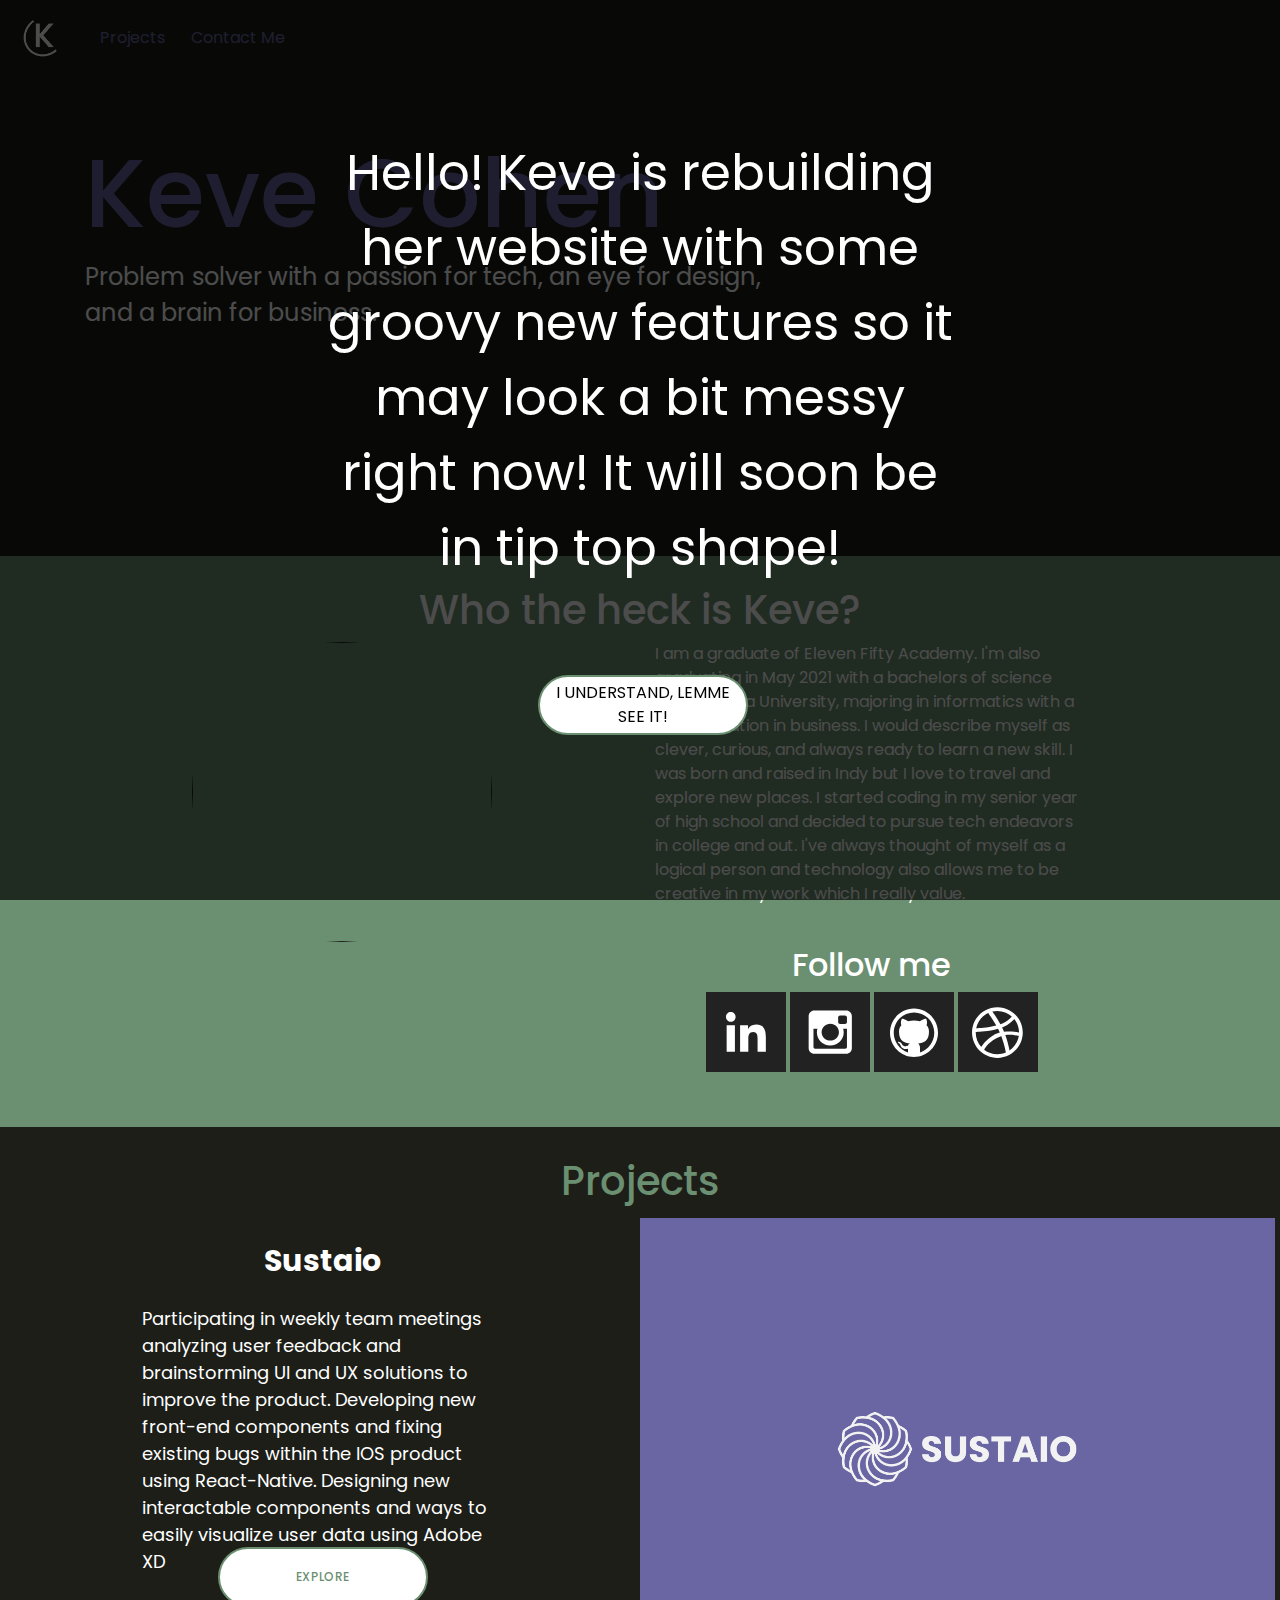
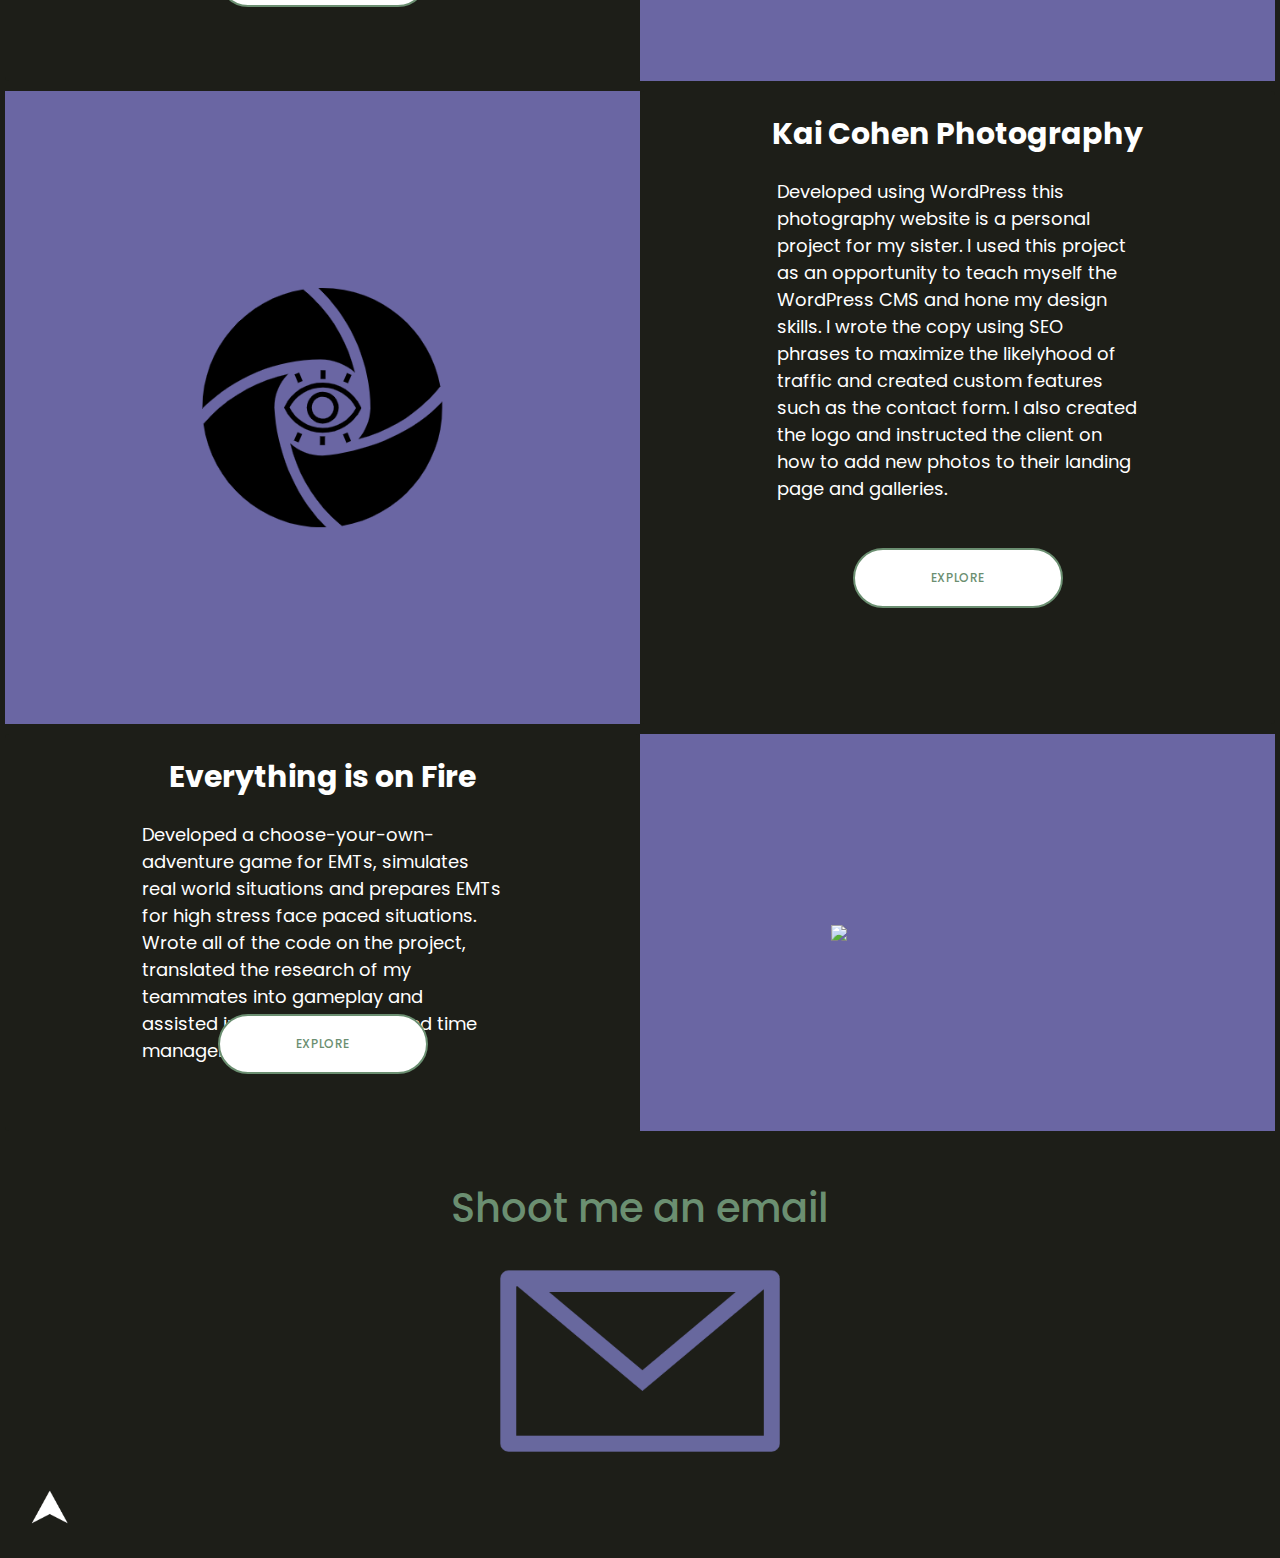
==== commit 476fd046: "copy" ====
--- a/index.html
+++ b/index.html
@@ -115,7 +115,9 @@
         <div class="card">
           <div class="card-title">Sustaio</div>
           <div class="card-desc">
-            I am a development and design intern at Sustaio
+          Participating in weekly team meetings analyzing user feedback and brainstorming UI and UX solutions to improve the product. 
+          Developing new front-end components and fixing existing bugs within the IOS product using React-Native. 
+          Designing new interactable components and ways to easily visualize user data using Adobe XD
           </div>
           <a href="https://www.sustaio.com/">
           <div class="card-button">
@@ -163,7 +165,8 @@
         <div class="card">
           <div class="card-title">Everything is on Fire</div>
           <div class="card-desc">
-            A Firefighter EMT Training Choose-Your-Own-Adventure Game
+          Developed a choose-your-own-adventure game for EMTs, simulates real world situations and prepares EMTs for high stress face paced situations.
+          Wrote all of the code on the project, translated the research of my teammates into gameplay and assisted in weekly meetings and time management planning.
           </div>
           <a href="https://klcohen.github.io/2020Game/">
           <div class="card-button">
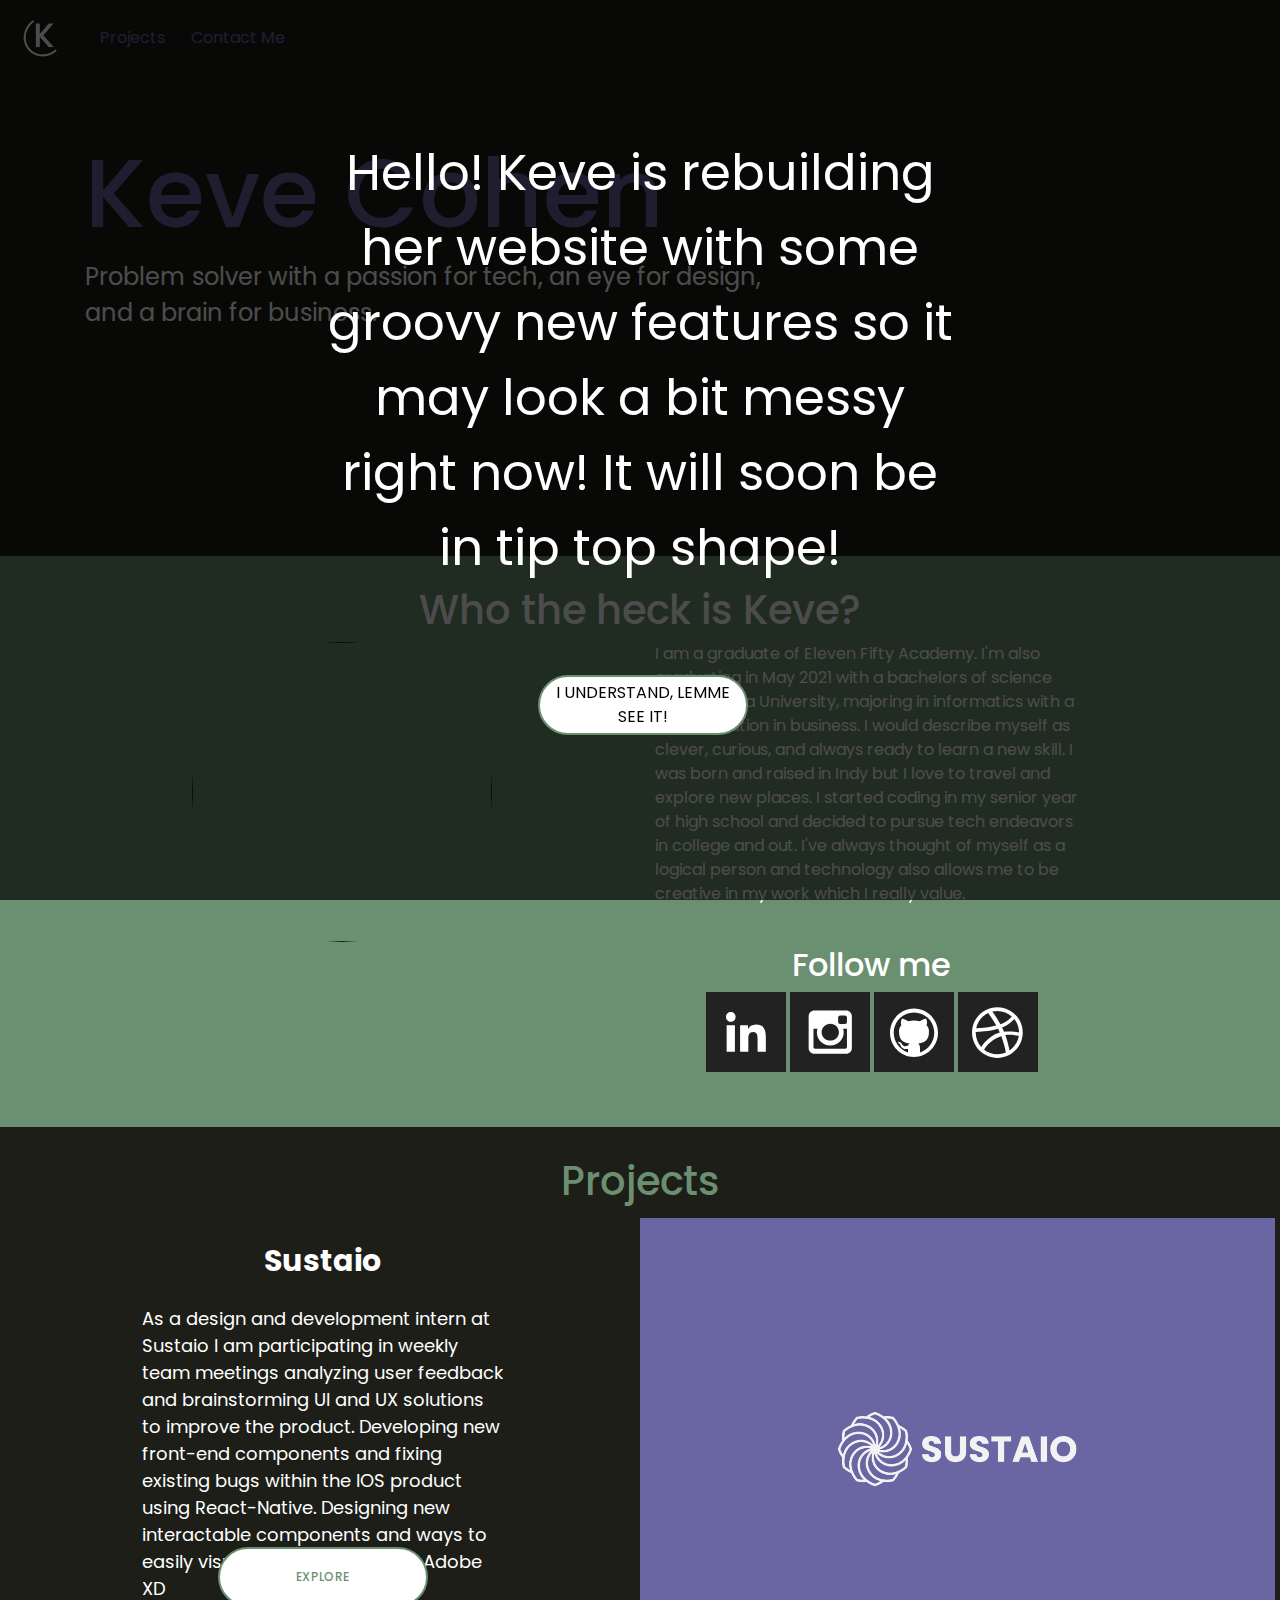
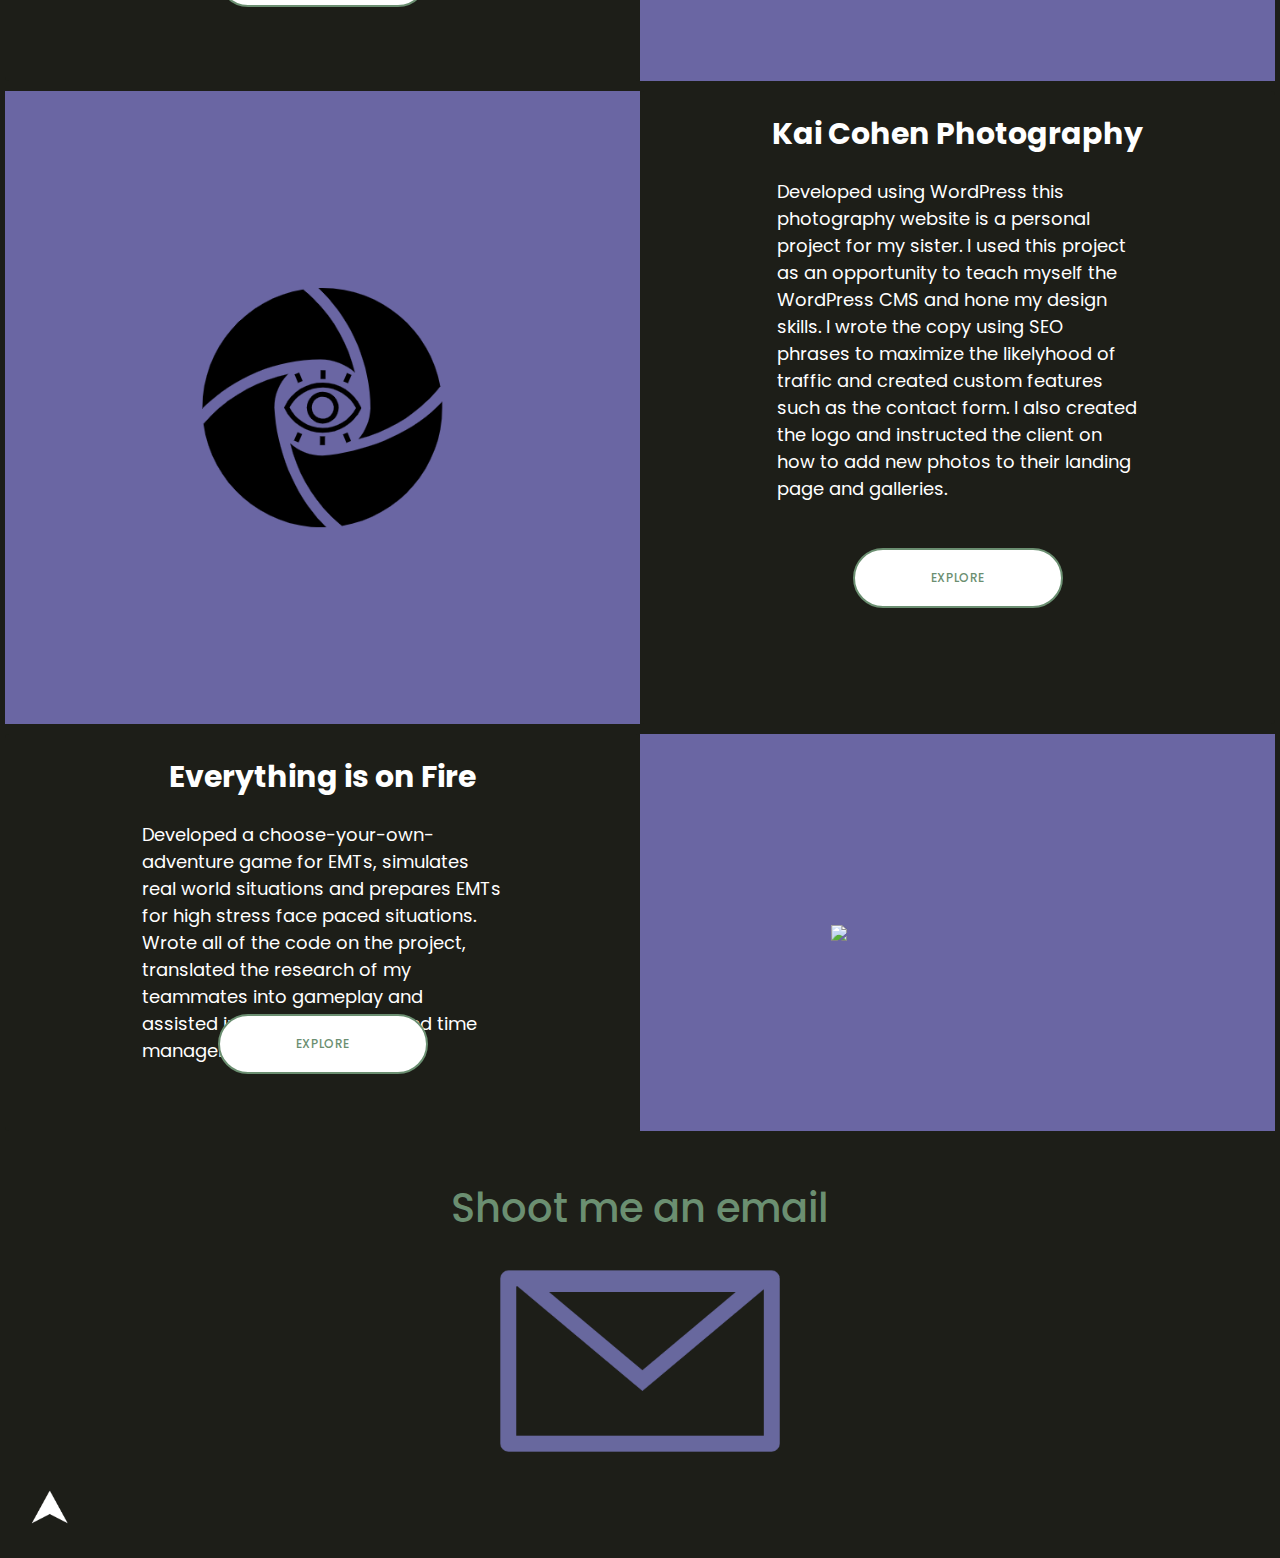
==== commit 752fb03d: "intern" ====
--- a/index.html
+++ b/index.html
@@ -115,7 +115,7 @@
         <div class="card">
           <div class="card-title">Sustaio</div>
           <div class="card-desc">
-          Participating in weekly team meetings analyzing user feedback and brainstorming UI and UX solutions to improve the product. 
+          As a design and development intern at Sustaio I am participating in weekly team meetings analyzing user feedback and brainstorming UI and UX solutions to improve the product. 
           Developing new front-end components and fixing existing bugs within the IOS product using React-Native. 
           Designing new interactable components and ways to easily visualize user data using Adobe XD
           </div>
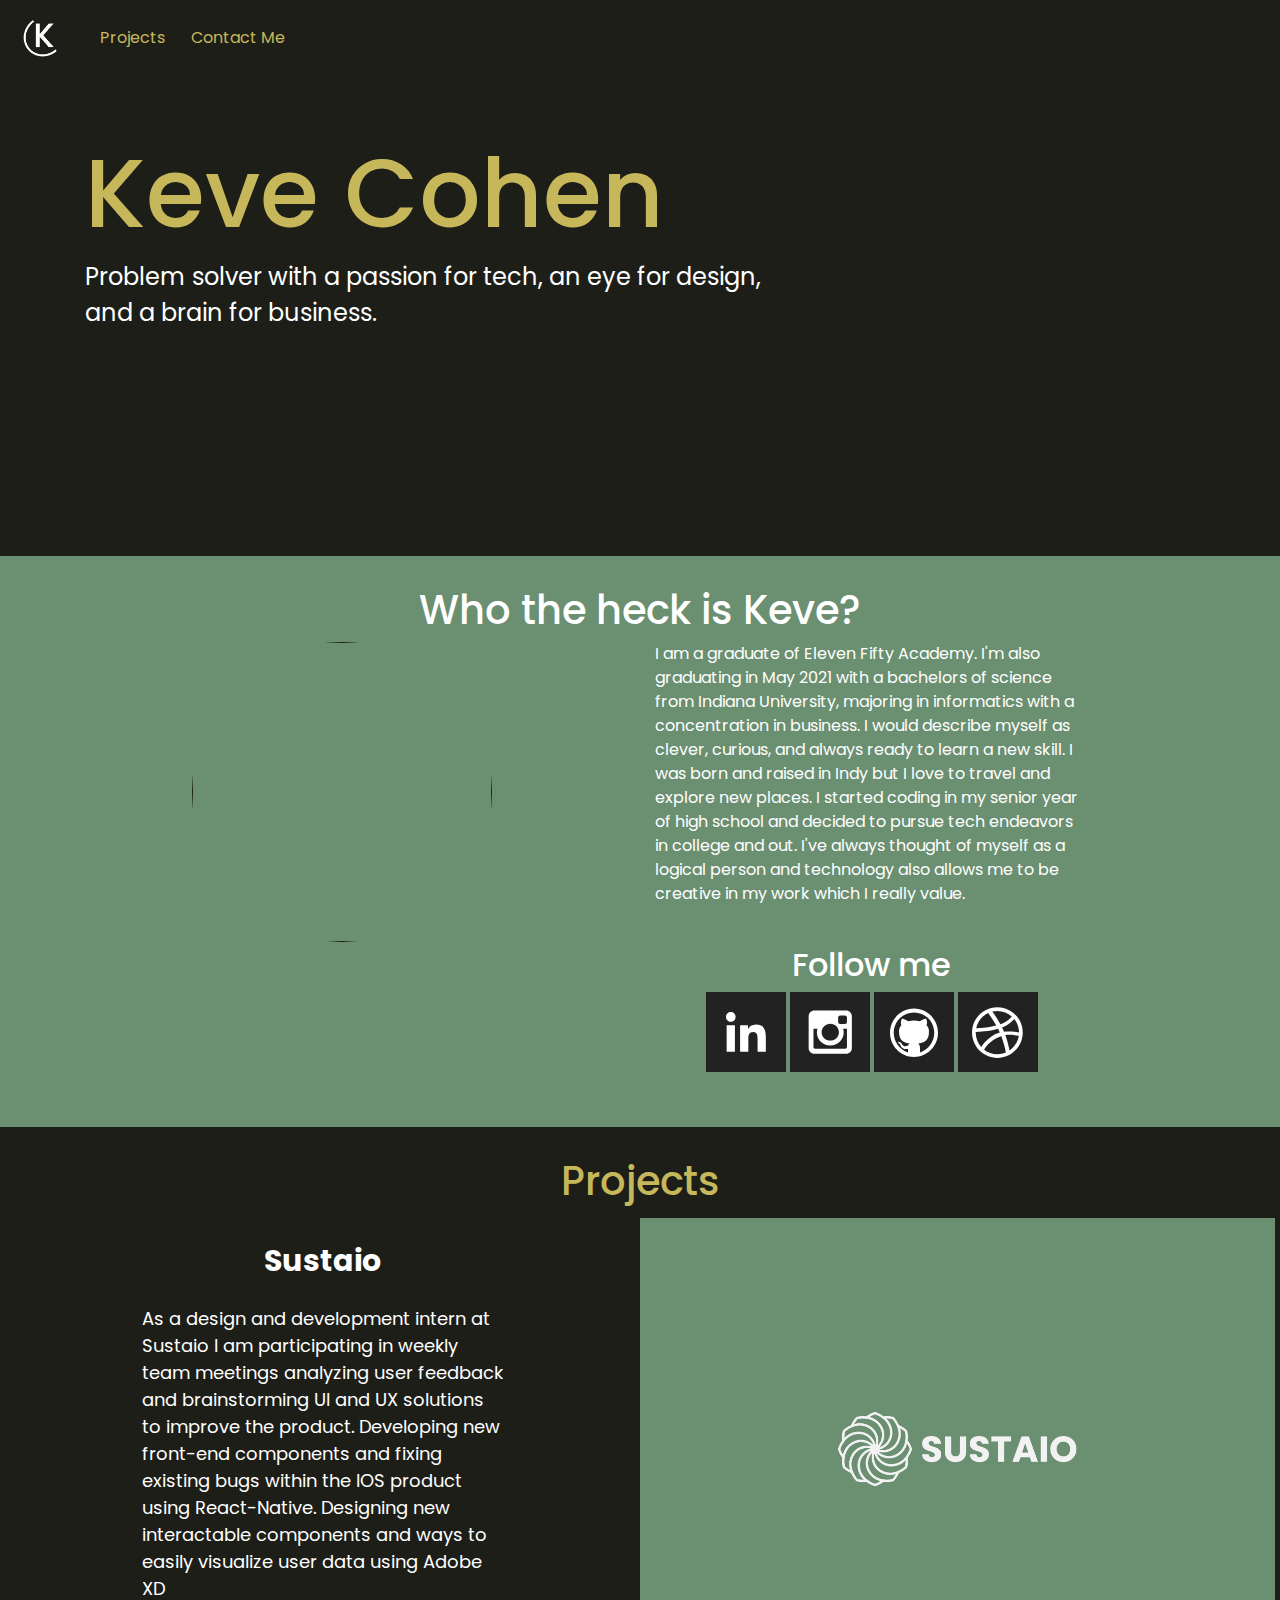
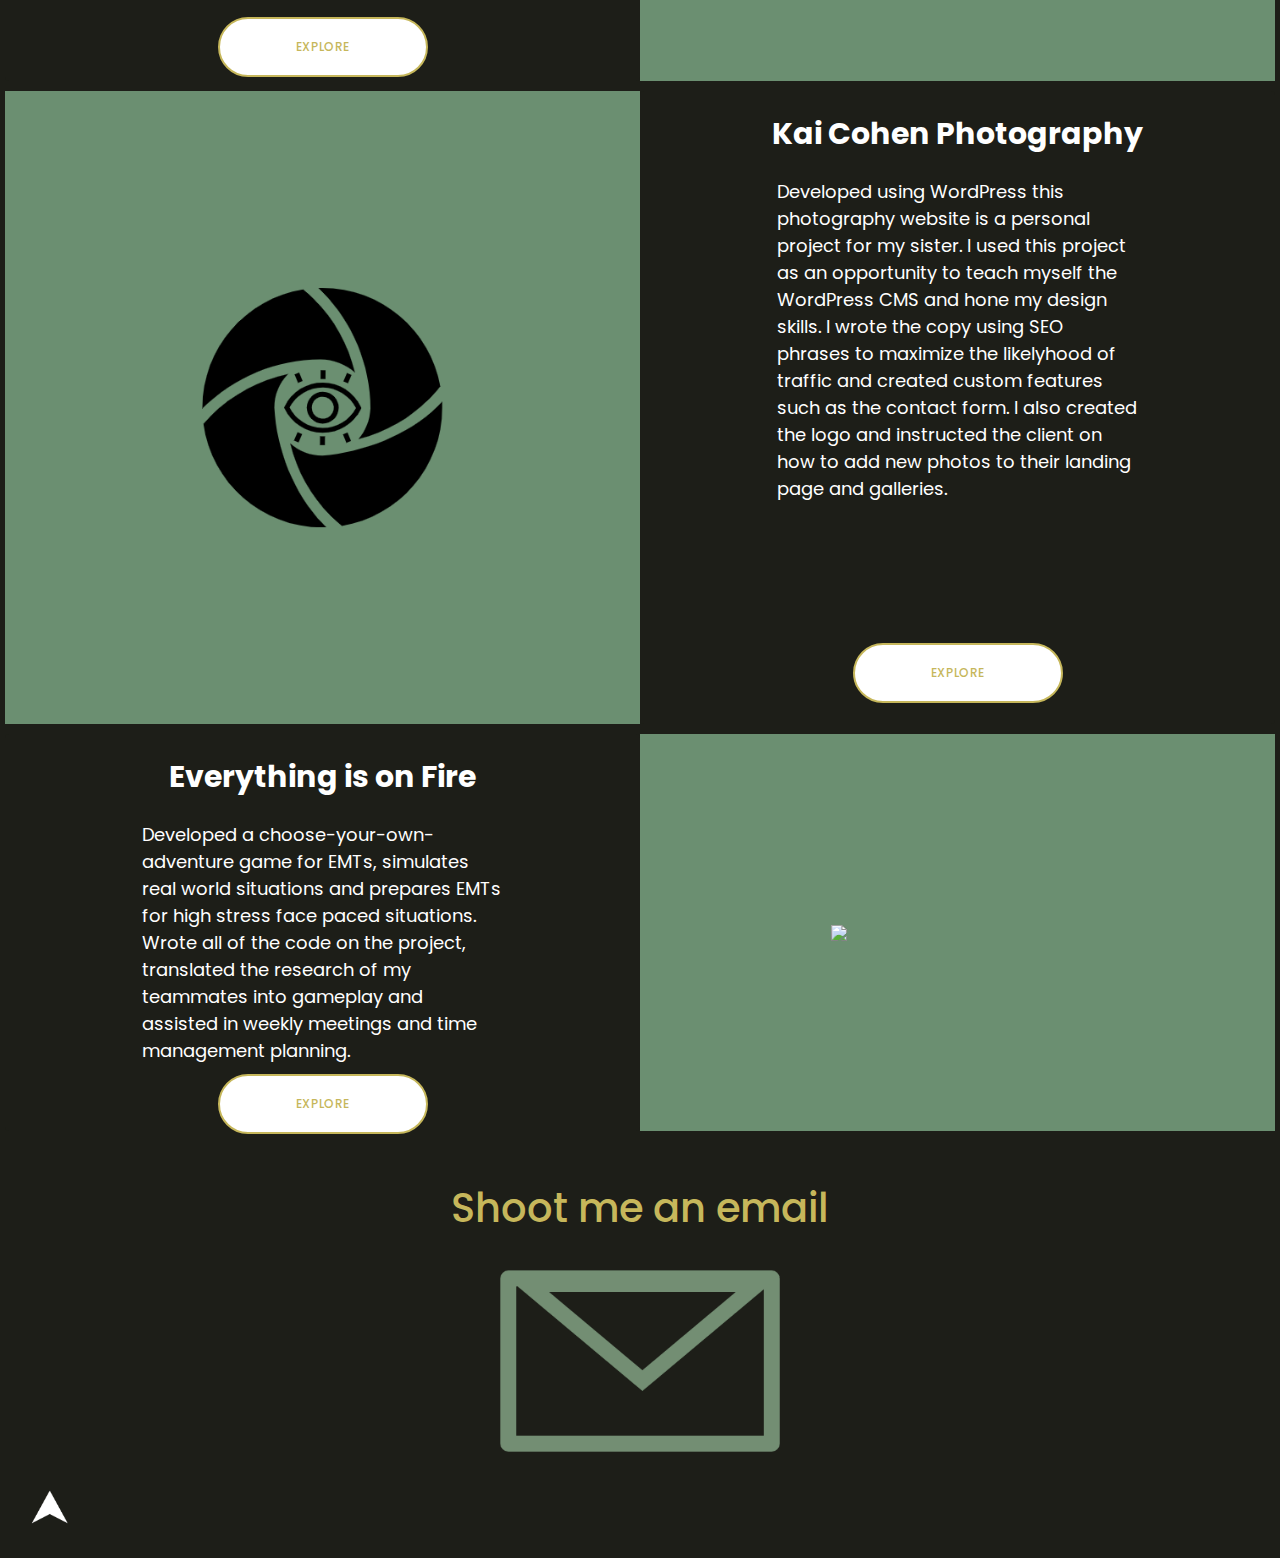
==== commit 65d8c5b2: "intern" ====
--- a/index.html
+++ b/index.html
@@ -33,13 +33,13 @@
     }
     </style>
 
-  <div id="overlay">
+  <!--<div id="overlay">
       <div id="text">Hello! Keve is rebuilding her website with
         some groovy new features so it may look a bit messy right now! It will soon be in 
         tip top shape!
       </div>
       <button class="overlayButt" onclick="off()">I understand, lemme see it!</button>
-    </div>
+    </div>-->
 
     <!--NAVBAR-->
     <nav class="navbar navbar-expand-lg navbar-custom">
@@ -128,7 +128,7 @@
         </div>
       </a>
         </div>
-        <img style="padding: 15%; background-color: var(--highlightTwo);" src="./assets/static1.squarespace.png"/>
+        <img style="padding: 15%; background-color: var(--highlightOne);" src="./assets/static1.squarespace.png"/>
       </div>
     </div>
   </div>
@@ -136,7 +136,7 @@
   <div class="card-container">
     <div class="float-layout">
       <div class="card-image">
-        <img style="padding: 15%; background-color: var(--highlightTwo);" src="./assets/kailogo.png">
+        <img style="padding: 15%; background-color: var(--highlightOne);" src="./assets/kailogo.png">
         <div class="card">
           <div class="card-title">Kai Cohen Photography</div>
           <div class="card-desc">
@@ -177,7 +177,7 @@
         </div>
       </a>
         </div>
-        <img style="padding: 15%; background-color: var(--highlightTwo);" src="./assets/wildfire.png"/>
+        <img style="padding: 15%; background-color: var(--highlightOne);" src="./assets/wildfire.png"/>
       </div>
     </div>
   </div>
@@ -213,8 +213,8 @@
       minWidth: 200.00,
       scale: 1.00,
       scaleMobile: 1.00,
-      color2: 0x6B8F71,
-      color: 0x6D9C8F,
+      color2: 0xC6B75B,
+      color: 0x6B8F71,
       backgroundColor: 0x1D1E18
     })
     </script>
--- a/CSS/main.css
+++ b/CSS/main.css
@@ -4,7 +4,7 @@
 body{
     background: var(--base);
     font-family: 'Poppins', sans-serif;
-    color:var(--highlightOne);
+    color:var(--highlightTwo);
     text-align: center;
 }
 
@@ -84,13 +84,15 @@
     text-align: left;
     font-size: 18px;
   }
-  .card-button{
-      margin: 0;
-      position: absolute;
-      top: 75%;
-      left: 50%;
-      -ms-transform: translate(-50%, -50%);
-      transform: translate(-50%, -50%);
+  .card-button{  
+    margin: 0;
+    position: absolute;
+    top: 90%;
+    left: 50%;
+    -ms-transform: translate(-50%, -50%);
+    transform: translate(-50%, -50%);
+    padding-top: 20%;
+    padding-bottom: 20%;
   }
   
   /*add this it*/
@@ -135,7 +137,7 @@
     bottom: 0;
     background-color: rgba(0,0,0,0.7); /* Black background with opacity */
     z-index: 2; /* Specify a stack order in case you're using a different order for other elements */
-    cursor: pointer; /* Add a pointer on hover */]
+    cursor: pointer; /* Add a pointer on hover */
   }
   
 HEADER
@@ -157,38 +159,6 @@
 
 #header{
     height: 30em;
-}
-
-CONTACT
-.contact{
-    color:white;
-    border-color: var(--highlightTwo);
-    border-radius: 30px;
-    justify-items: center;
-    align-content: center;
-    background-color: var(--highlightTwo);
-}
-label{
-    text-align: left !important;
-}
-.container{
-    align-content: center !important;
-    justify-content: center !important;
-}
-form{
-    align-items: center !important;
-    justify-content: center !important;
-}
-.form-group{
-    width: 500px;
-    align-items: center !important;
-    justify-content: center !important;
-
-}
-
-.text-uppercase{
-    text-align: left;
-    
 }
 
 NAVBAR
@@ -256,17 +226,17 @@
     width: 210px;
     opacity: 1;
     background-color: white;
-    border: 2px solid var(--highlightOne);
+    border: 2px solid var(--highlightTwo);
   }
   button span {
-    color: var(--highlightOne);
+    color: var(--highlightTwo);
     font-size: 12px;
     font-weight: 500;
     letter-spacing: 0.7px;
   }
   button:hover {
     animation: rotate 0.7s ease-in-out both;
-    background-color: var(--highlightOne);
+    background-color: var(--highlightTwo);
   }
   button:hover span {
     animation: storm 0.7s ease-in-out both;
@@ -398,5 +368,5 @@
     --navy: #05092E;
     --base: #1D1E18;
     --highlightOne: #6B8F71;
-    --highlightTwo: #6A66A3;
+    --highlightTwo: #C6B75B;
 }